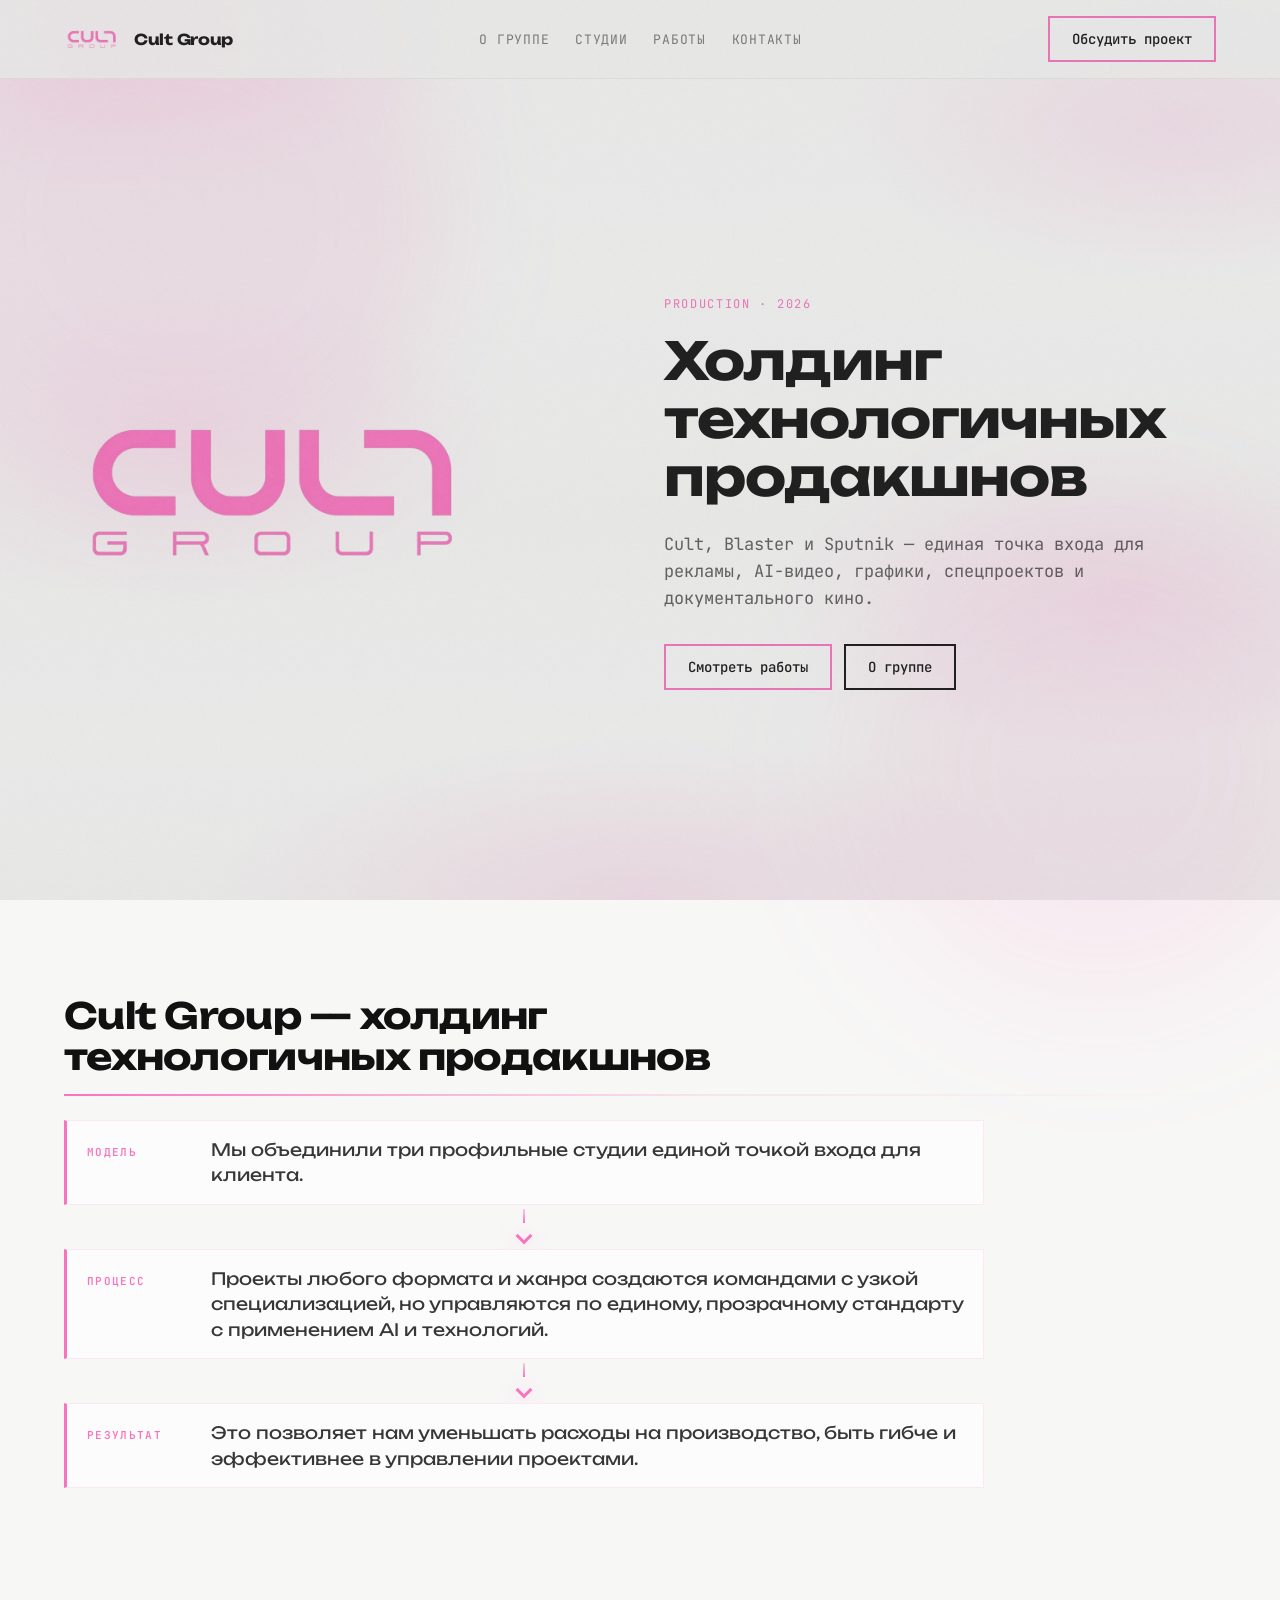
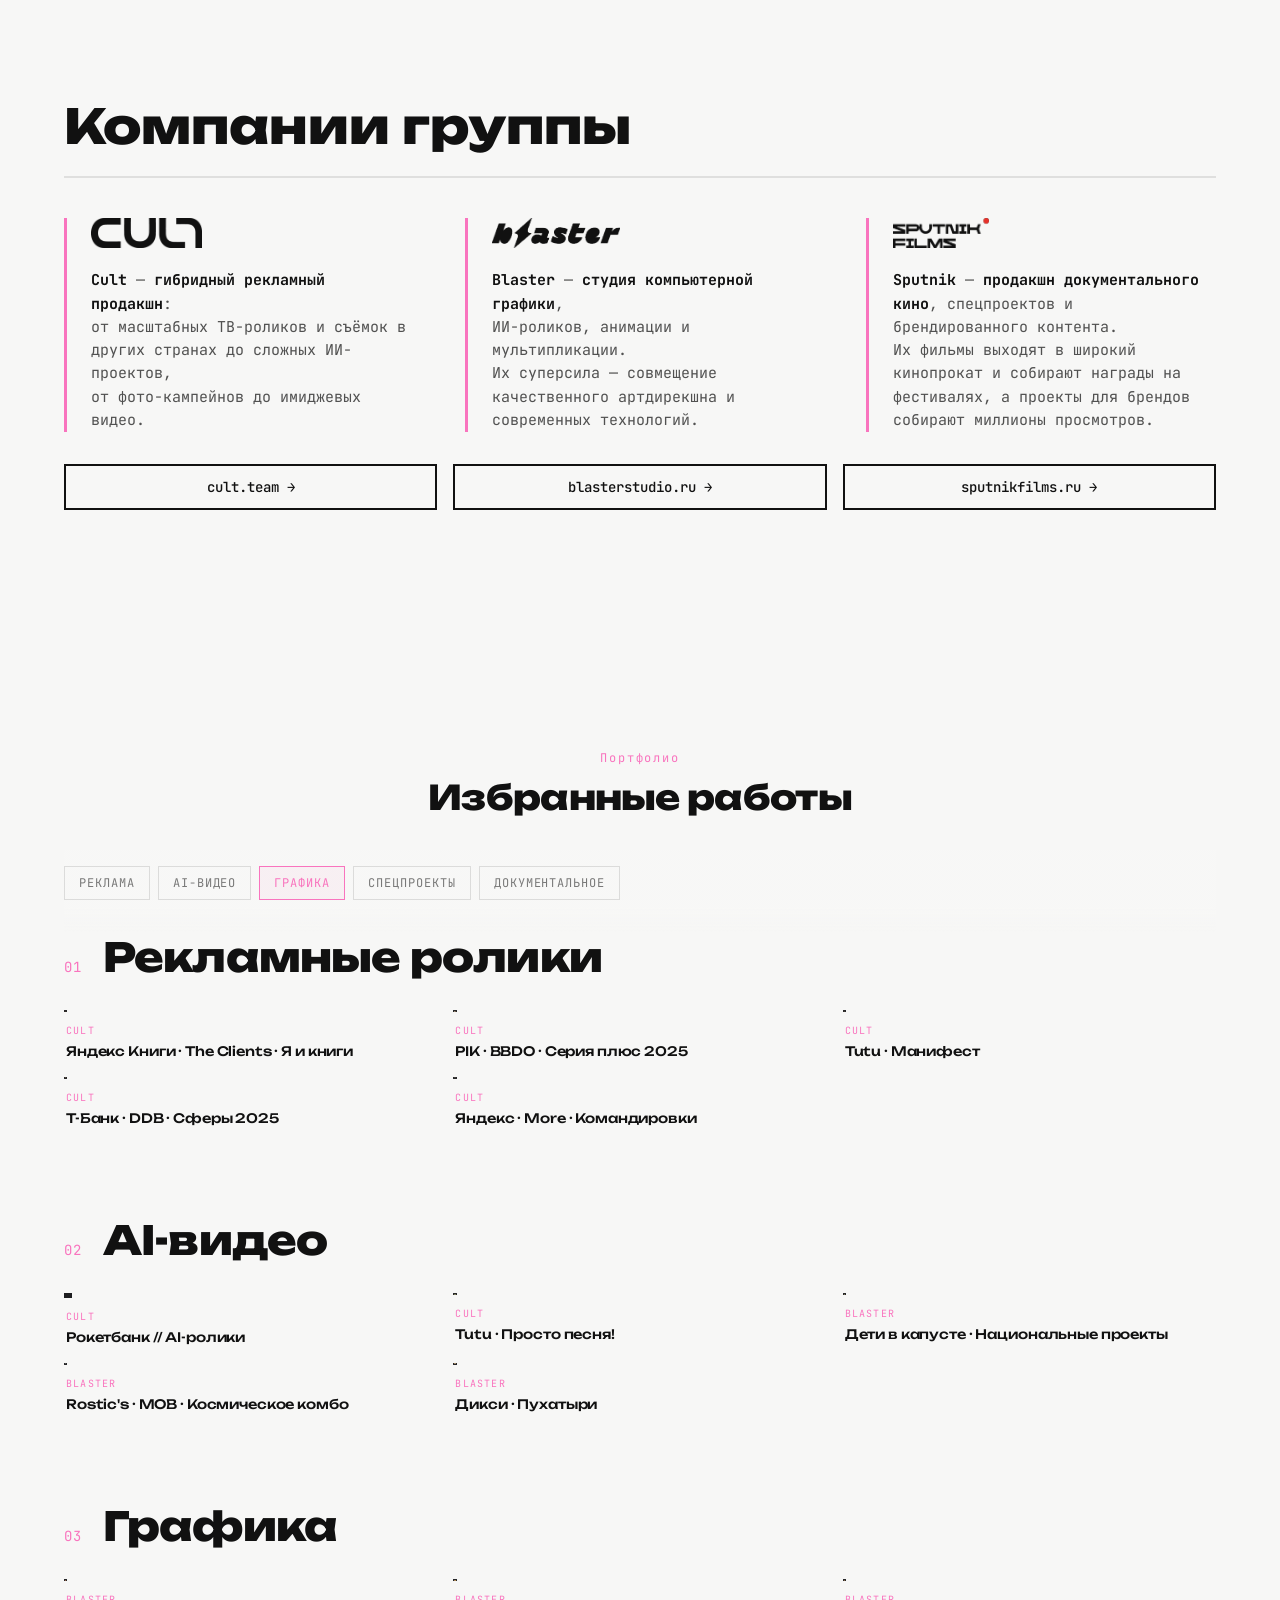
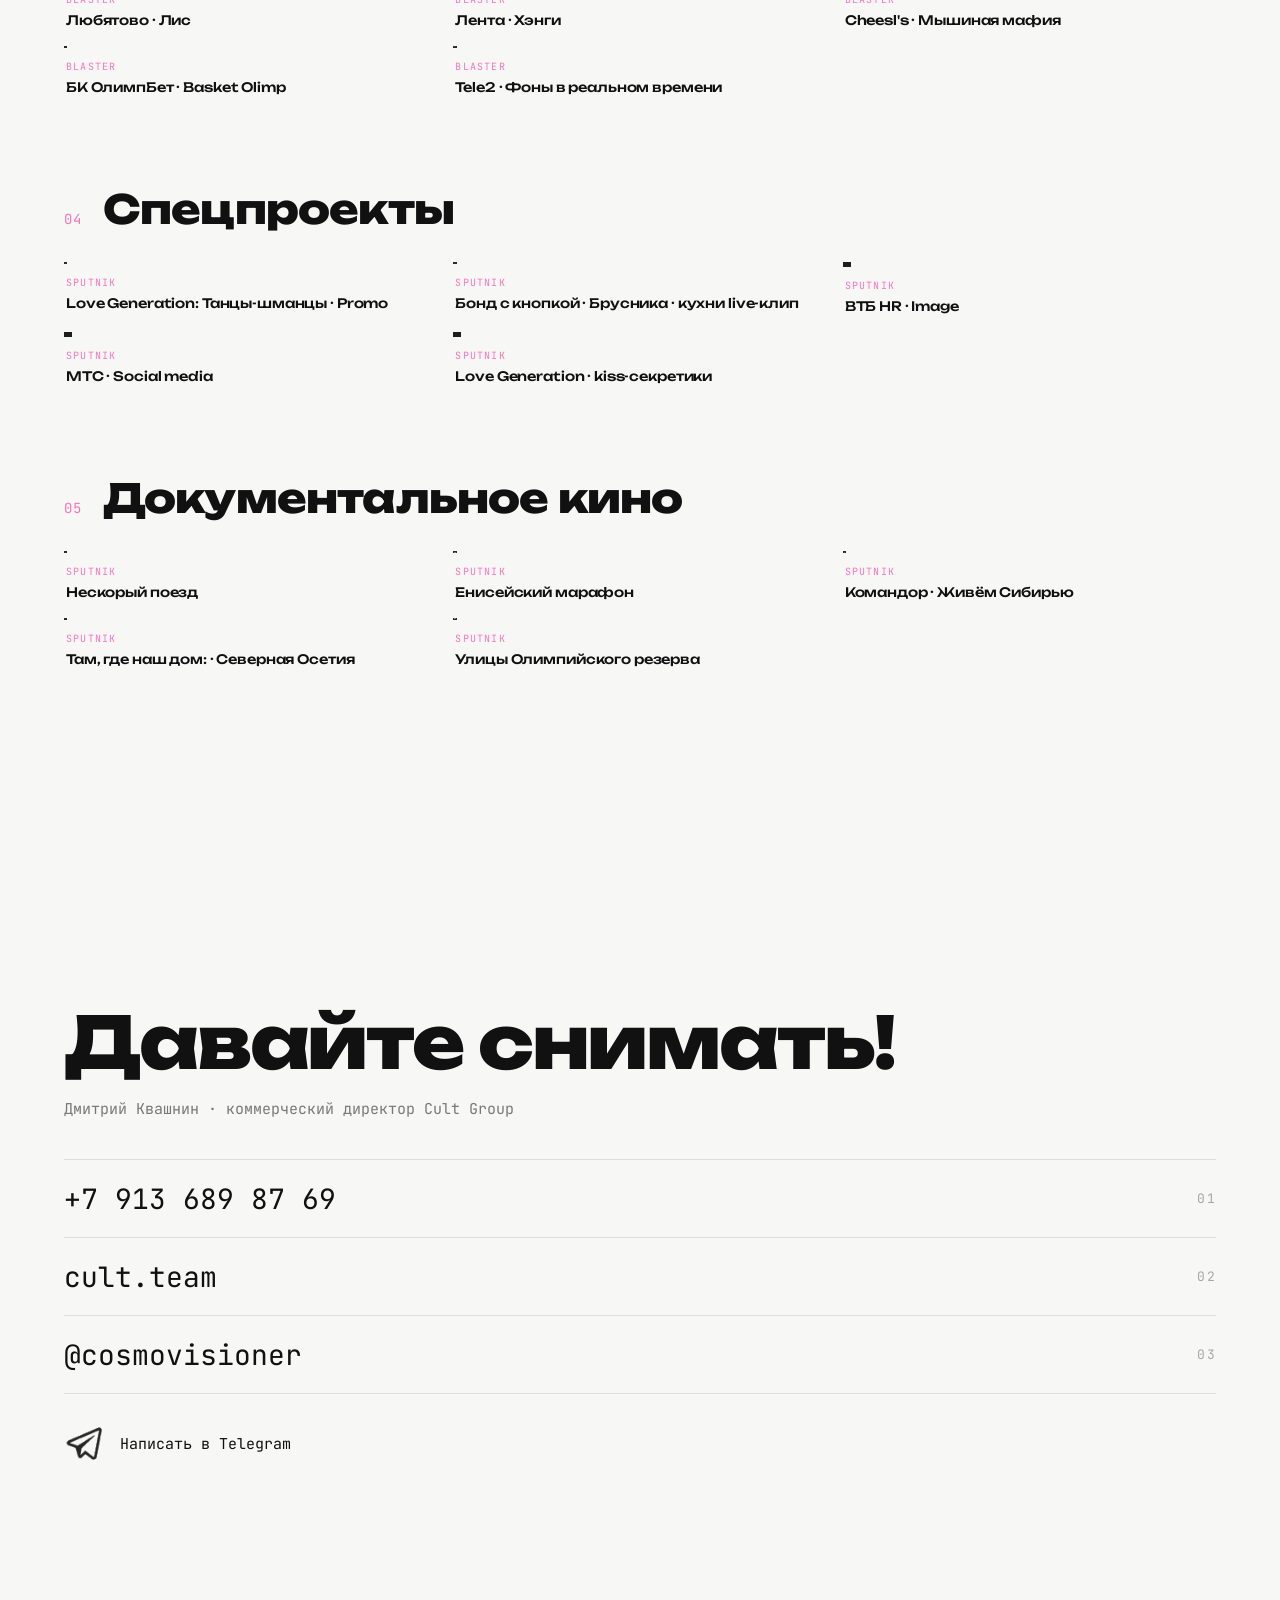
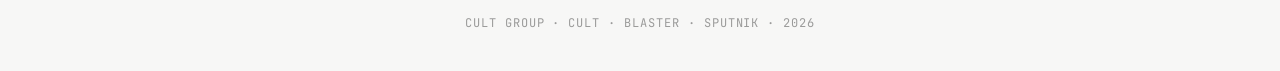
==== cult-group/index.html @ b05842ac "Deploy Cult Group landing (2026-07-08) Обновление лендинга: градиент, блок контактов, избранные рабо" ====
<!DOCTYPE html>
<html lang="ru">
<head>
  <meta charset="UTF-8"/>
  <meta name="viewport" content="width=device-width, initial-scale=1"/>
  <meta name="description" content="Cult Group — холдинг технологичных продакшнов. Cult, Blaster, Sputnik."/>
  <title>Cult Group — холдинг технологичных продакшнов</title>
  <style>
    @font-face {
      font-family: "Unbounded";
      src: url("_assets/fonts/Unbounded-Variable.ttf") format("truetype");
      font-weight: 200 900;
      font-display: swap;
    }
    @font-face {
      font-family: "JetBrains Mono";
      src: url("_assets/fonts/JetBrainsMono-Variable.ttf") format("truetype");
      font-weight: 100 800;
      font-display: swap;
    }

    :root {
      --bg: #F7F7F6;
      --ink: #111111;
      --accent: #F974BE;
      --accent-soft: rgba(249, 116, 190, 0.11);
      --accent-glow: rgba(249, 116, 190, 0.17);
      --display: "Unbounded", system-ui, sans-serif;
      --mono: "JetBrains Mono", ui-monospace, monospace;
      --mx: clamp(20px, 5vw, 80px);
      --max: 1680px;
    }

    *, *::before, *::after { box-sizing: border-box; margin: 0; padding: 0; }
    html { scroll-behavior: smooth; }
    body {
      font-family: var(--mono);
      color: var(--ink);
      -webkit-font-smoothing: antialiased;
      overflow-x: hidden;
      background-color: var(--bg);
      background-image:
        radial-gradient(ellipse 85% 58% at 8% 0%, var(--accent-glow) 0%, transparent 36%),
        radial-gradient(ellipse 78% 52% at 92% 14%, rgba(249, 116, 190, 0.14) 0%, transparent 34%),
        radial-gradient(ellipse 72% 48% at 14% 50%, rgba(249, 116, 190, 0.10) 0%, transparent 36%),
        radial-gradient(ellipse 80% 50% at 88% 66%, rgba(249, 116, 190, 0.12) 0%, transparent 34%),
        radial-gradient(ellipse 88% 48% at 50% 100%, rgba(249, 116, 190, 0.15) 0%, transparent 38%),
        linear-gradient(180deg, var(--bg) 0%, #FAFAF9 30%, var(--bg) 58%, #FAFAF9 82%, var(--bg) 100%);
      background-attachment: fixed;
    }

    .grain {
      position: fixed;
      inset: 0;
      z-index: 9999;
      pointer-events: none;
      opacity: 0.14;
      background-image: url("_assets/grain_tile.png");
      background-size: 256px 256px;
    }

    a { color: inherit; }

    /* ─── HEADER ─── */
    .site-header {
      position: sticky;
      top: 0;
      z-index: 100;
      display: flex;
      align-items: center;
      justify-content: space-between;
      gap: 24px;
      padding: 16px var(--mx);
      background: rgba(247, 247, 246, 0.86);
      backdrop-filter: blur(12px);
      border-bottom: 1px solid rgba(17, 17, 17, 0.06);
    }

    .brand {
      display: flex;
      align-items: center;
      gap: 14px;
      text-decoration: none;
    }

    .brand img { height: 28px; width: auto; }

    .brand span {
      font-family: var(--display);
      font-weight: 700;
      font-size: 15px;
      letter-spacing: -0.02em;
    }

    .nav {
      display: flex;
      align-items: center;
      gap: clamp(12px, 2vw, 28px);
      flex-wrap: wrap;
    }

    .nav a {
      font-size: 13px;
      letter-spacing: 0.06em;
      text-transform: uppercase;
      text-decoration: none;
      color: rgba(17, 17, 17, 0.55);
      transition: color 0.15s;
    }

    .nav a:hover { color: var(--accent); }

    .btn {
      display: inline-flex;
      align-items: center;
      justify-content: center;
      gap: 8px;
      padding: 12px 22px;
      border: 2px solid var(--ink);
      background: transparent;
      font-family: var(--mono);
      font-size: 14px;
      font-weight: 500;
      text-decoration: none;
      transition: background 0.15s, color 0.15s, border-color 0.15s;
    }

    .btn:hover {
      background: var(--ink);
      color: var(--bg);
    }

    .btn--accent {
      border-color: var(--accent);
      color: var(--ink);
    }

    .btn--accent:hover {
      background: var(--accent);
      border-color: var(--accent);
      color: #fff;
    }

    /* ─── SECTIONS ─── */
    .section {
      position: relative;
      padding: clamp(64px, 10vw, 120px) var(--mx);
    }

    .section::before {
      content: "";
      position: absolute;
      pointer-events: none;
      border-radius: 50%;
      filter: blur(60px);
    }

    .section--hero::before {
      width: 520px; height: 520px;
      top: -120px; left: -80px;
      background: rgba(249, 116, 190, 0.12);
    }

    .section--hero::after {
      content: "";
      position: absolute;
      width: 480px; height: 480px;
      bottom: -100px; right: -60px;
      background: rgba(249, 116, 190, 0.09);
      border-radius: 50%;
      filter: blur(70px);
      pointer-events: none;
    }

    .inner {
      position: relative;
      z-index: 1;
      max-width: var(--max);
      margin: 0 auto;
    }

    /* ─── HERO ─── */
    .hero {
      min-height: calc(100vh - 72px);
      display: flex;
      align-items: center;
    }

    .hero-grid {
      display: grid;
      grid-template-columns: 1fr 1fr;
      gap: 48px;
      align-items: center;
    }

    .hero-logo { max-width: min(420px, 80vw); width: 100%; height: auto; }

    .hero-kicker {
      font-size: 12px;
      letter-spacing: 0.14em;
      text-transform: uppercase;
      color: var(--accent);
      margin-bottom: 20px;
    }

    .hero-h1 {
      font-family: var(--display);
      font-weight: 700;
      font-size: clamp(32px, 4.5vw, 52px);
      line-height: 1.12;
      letter-spacing: -0.02em;
      margin-bottom: 24px;
    }

    .hero-lead {
      font-size: 17px;
      line-height: 1.6;
      color: rgba(17, 17, 17, 0.68);
      max-width: 480px;
      margin-bottom: 32px;
    }

    .hero-actions { display: flex; gap: 12px; flex-wrap: wrap; }

    /* ─── ABOUT CHAIN ─── */
    #about.section {
      padding: clamp(48px, 7vw, 88px) var(--mx);
    }

    .about-h1 {
      font-family: var(--display);
      font-weight: 700;
      font-size: clamp(24px, 3vw, 36px);
      line-height: 1.15;
      letter-spacing: -0.02em;
      margin-bottom: 16px;
    }

    .about-rule {
      height: 2px;
      background: linear-gradient(90deg, var(--accent), rgba(249,116,190,0.15) 55%, transparent);
      margin-bottom: 24px;
    }

    .about-chain { max-width: 920px; }

    .ribbon {
      display: grid;
      grid-template-columns: 108px 1fr;
      gap: 16px;
      align-items: baseline;
      padding: 16px 20px;
      background: rgba(255, 255, 255, 0.62);
      border: 1px solid rgba(249, 116, 190, 0.14);
      border-left: 3px solid var(--accent);
      backdrop-filter: blur(6px);
    }

    .ribbon-label {
      font-size: 11px;
      letter-spacing: 0.12em;
      text-transform: uppercase;
      color: var(--accent);
      font-weight: 600;
    }

    .ribbon-text {
      font-family: var(--display);
      font-weight: 400;
      font-size: clamp(14px, 1.55vw, 17px);
      line-height: 1.5;
      color: rgba(17,17,17,0.84);
    }

    .chain-arrow {
      position: relative;
      display: flex;
      justify-content: center;
      align-items: center;
      height: 44px;
      color: var(--accent);
    }

    .chain-arrow::before {
      content: "";
      position: absolute;
      top: 4px;
      left: 50%;
      width: 2px;
      height: 14px;
      background: linear-gradient(180deg, rgba(249, 116, 190, 0.35), var(--accent));
      transform: translateX(-50%);
    }

    .chain-arrow::after {
      content: "";
      width: 12px;
      height: 12px;
      margin-top: 18px;
      border-right: 3px solid var(--accent);
      border-bottom: 3px solid var(--accent);
      transform: rotate(45deg);
      filter: drop-shadow(0 0 10px rgba(249, 116, 190, 0.45));
    }

    /* ─── STUDIOS ─── */
    .studios-h1 {
      font-family: var(--display);
      font-weight: 800;
      font-size: clamp(32px, 4vw, 48px);
      margin-bottom: 20px;
    }

    .studios-rule {
      height: 2px;
      background: rgba(17,17,17,0.1);
      margin-bottom: 40px;
    }

    .studios-grid {
      display: grid;
      grid-template-columns: repeat(3, 1fr);
      gap: clamp(24px, 4vw, 64px);
    }

    .studio-col {
      padding-left: 24px;
      border-left: 3px solid var(--accent);
    }

    .studio-logo { max-height: 30px; margin-bottom: 16px; }

    .studio-body {
      font-size: 15px;
      line-height: 1.55;
      color: rgba(17,17,17,0.72);
    }

    .studio-body strong { color: var(--ink); }

    .studio-links {
      display: grid;
      grid-template-columns: repeat(3, 1fr);
      gap: 16px;
      margin-top: 32px;
    }

    /* ─── WORK GRID ─── */
    .work-wrap { background: transparent; }

    .work-nav {
      position: sticky;
      top: 65px;
      z-index: 50;
      display: flex;
      gap: 8px;
      flex-wrap: wrap;
      padding: 16px 0 32px;
      background: linear-gradient(180deg, rgba(247, 247, 246, 0.94) 70%, transparent);
    }

    .work-nav a {
      padding: 8px 14px;
      border: 1px solid rgba(17,17,17,0.12);
      font-size: 12px;
      letter-spacing: 0.08em;
      text-transform: uppercase;
      text-decoration: none;
      color: rgba(17,17,17,0.55);
      transition: all 0.15s;
    }

    .work-nav a:hover, .work-nav a.is-active {
      border-color: var(--accent);
      color: var(--accent);
      background: rgba(249,116,190,0.06);
    }

    .work-section { margin-bottom: clamp(48px, 8vw, 88px); }

    .section-head {
      display: flex;
      align-items: baseline;
      gap: 20px;
      margin-bottom: 28px;
    }

    .section-head--center {
      flex-direction: column;
      align-items: center;
      text-align: center;
      gap: 10px;
      margin-bottom: 32px;
    }

    .section-head--center .section-idx {
      font-size: 12px;
      letter-spacing: 0.16em;
    }

    .section-head--center .section-title {
      font-size: clamp(24px, 3vw, 34px);
    }

    .section-idx {
      font-size: 14px;
      color: var(--accent);
      letter-spacing: 0.1em;
    }

    .section-title {
      font-family: var(--display);
      font-weight: 800;
      font-size: clamp(28px, 3.5vw, 40px);
      letter-spacing: -0.02em;
    }

    .work-grid {
      display: grid;
      grid-template-columns: repeat(5, 1fr);
      gap: 16px;
      align-items: start;
    }

    .work-card {
      display: flex;
      flex-direction: column;
      gap: 12px;
      width: 100%;
      padding: 0;
      border: none;
      background: none;
      font: inherit;
      color: inherit;
      text-align: left;
      cursor: pointer;
    }

    /* Единый формат плитки 16:10 — как в deck hero */
    .work-thumb {
      position: relative;
      aspect-ratio: 16 / 10;
      background-color: #2A2A2C;
      background-position: center;
      background-size: cover;
      background-repeat: no-repeat;
      overflow: hidden;
      border: 1px solid rgba(17,17,17,0.08);
      transition: transform 0.2s ease, box-shadow 0.2s ease;
    }

    /* Вертикальные / grid-кейсы: 3 кадра в ряд → одна горизонтальная плитка */
    .work-thumb--trio {
      display: grid;
      grid-template-columns: repeat(3, 1fr);
      gap: 3px;
      background-image: none;
      background-color: #1E1E20;
    }

    .work-thumb--trio .work-strip {
      display: block;
      width: 100%;
      height: 100%;
      min-height: 0;
      background-color: #2A2A2C;
      background-position: center;
      background-size: cover;
      background-repeat: no-repeat;
    }

    .work-card:hover .work-thumb {
      transform: translateY(-4px);
      box-shadow: 0 12px 40px rgba(249,116,190,0.15);
    }

    .work-play {
      position: absolute;
      inset: 0;
      margin: auto;
      width: 44px;
      height: 44px;
      border-radius: 50%;
      background: rgba(255,255,255,0.92);
      opacity: 0;
      transform: scale(0.9);
      transition: opacity 0.2s, transform 0.2s;
    }

    .work-play::after {
      content: "";
      position: absolute;
      left: 17px; top: 13px;
      border: 9px solid transparent;
      border-left: 14px solid var(--ink);
      border-right: 0;
    }

    .work-card:hover .work-play {
      opacity: 1;
      transform: scale(1);
    }

    .work-meta { padding: 0 2px; }

    .work-studio {
      font-size: 10px;
      letter-spacing: 0.12em;
      text-transform: uppercase;
      color: var(--accent);
      display: block;
      margin-bottom: 6px;
    }

    .work-title {
      font-family: var(--display);
      font-weight: 500;
      font-size: 13px;
      line-height: 1.35;
      letter-spacing: -0.01em;
      color: var(--ink);
    }

    /* ─── CASE MODAL (deck slide layout) ─── */
    .case-modal {
      position: fixed;
      inset: 0;
      z-index: 300;
      display: none;
      align-items: center;
      justify-content: center;
      padding: clamp(12px, 3vw, 24px);
    }

    .case-modal.is-open { display: flex; }

    .case-modal__backdrop {
      position: absolute;
      inset: 0;
      background: rgba(17, 17, 17, 0.58);
      backdrop-filter: blur(6px);
    }

    .case-modal__panel {
      position: relative;
      z-index: 1;
      width: min(1320px, 100%);
      max-height: min(92vh, 900px);
      overflow: auto;
      background-color: var(--bg);
      background-image:
        radial-gradient(ellipse 95% 75% at 0% 0%, rgba(249, 116, 190, 0.18) 0%, transparent 52%),
        radial-gradient(ellipse 85% 70% at 100% 100%, rgba(249, 116, 190, 0.12) 0%, transparent 48%),
        linear-gradient(180deg, #FAFAF9 0%, var(--bg) 45%, #F4F4F3 100%);
      border: 1px solid rgba(17, 17, 17, 0.08);
      box-shadow: 0 24px 80px rgba(17, 17, 17, 0.22);
    }

    .case-modal__close {
      position: absolute;
      top: 16px;
      right: 16px;
      z-index: 2;
      width: 44px;
      height: 44px;
      border: 2px solid var(--ink);
      background: rgba(247, 247, 246, 0.9);
      font-size: 28px;
      line-height: 1;
      cursor: pointer;
      transition: background 0.15s, color 0.15s;
    }

    .case-modal__close:hover {
      background: var(--ink);
      color: var(--bg);
    }

    .case-slide {
      display: grid;
      grid-template-columns: 1.12fr 1fr;
      gap: clamp(24px, 4vw, 48px);
      padding: clamp(32px, 5vw, 56px);
      align-items: start;
    }

    .case-media--standard {
      display: flex;
      flex-direction: column;
      gap: 12px;
    }

    .case-media__hero {
      width: 100%;
      aspect-ratio: 1006 / 395;
      background: #2A2A2C center/cover no-repeat;
    }

    .case-media__thumbs {
      display: grid;
      grid-template-columns: 1fr 1fr;
      gap: 12px;
    }

    .case-media__thumb {
      aspect-ratio: 487 / 281;
      background: #2A2A2C center/cover no-repeat;
    }

    .case-media--vertical {
      display: grid;
      grid-template-columns: repeat(3, 1fr);
      gap: 12px;
    }

    .case-media--vertical .case-media__vthumb {
      aspect-ratio: 9 / 16;
      max-height: min(56vh, 520px);
      background: #2A2A2C center/cover no-repeat;
    }

    .case-media--grid {
      display: grid;
      grid-template-columns: 1fr 1fr;
      gap: 12px;
    }

    .case-media--grid .case-media__gthumb {
      aspect-ratio: 1;
      background: #2A2A2C center/cover no-repeat;
    }

    .case-copy .case-logo {
      display: block;
      height: 28px;
      width: auto;
      margin-bottom: 16px;
    }

    .case-copy h2 {
      font-family: var(--display);
      font-weight: 800;
      font-size: clamp(22px, 2.6vw, 32px);
      line-height: 1.1;
      letter-spacing: -0.02em;
      margin-bottom: 20px;
      text-transform: uppercase;
      color: var(--ink);
    }

    .case-copy h2 .slash { color: var(--accent); }

    .case-copy .block-label {
      font-size: 13px;
      font-weight: 600;
      letter-spacing: 0.12em;
      text-transform: uppercase;
      color: var(--accent);
      margin-bottom: 8px;
    }

    .case-copy .block-text {
      font-size: clamp(14px, 1.5vw, 17px);
      line-height: 1.45;
      color: rgba(17, 17, 17, 0.78);
      margin-bottom: 18px;
    }

    .case-copy.copy--sputnik h2 {
      font-size: clamp(22px, 2.4vw, 30px);
      margin-bottom: 14px;
    }

    .case-copy.copy--sputnik .body {
      font-size: clamp(14px, 1.4vw, 16px);
      line-height: 1.45;
      color: rgba(17, 17, 17, 0.78);
      margin-bottom: 18px;
    }

    .case-copy .btn-row {
      display: flex;
      flex-wrap: wrap;
      gap: 12px;
      margin-top: 8px;
    }

    @media (max-width: 900px) {
      .case-slide {
        grid-template-columns: 1fr;
      }

      .case-media--vertical .case-media__vthumb {
        max-height: 360px;
      }
    }

    /* ─── CONTACT ─── */
    .contact {
      background: transparent;
    }

    .contact-h1 {
      font-family: var(--display);
      font-weight: 800;
      font-size: clamp(40px, 6vw, 72px);
      letter-spacing: -0.03em;
      margin-bottom: 12px;
    }

    .contact-sub {
      font-size: 15px;
      color: rgba(17,17,17,0.55);
      margin-bottom: 40px;
    }

    .contact-list { width: 100%; }

    .contact-row {
      display: flex;
      align-items: center;
      justify-content: space-between;
      padding: 20px 0;
      border-bottom: 1px solid rgba(17,17,17,0.1);
      text-decoration: none;
      font-size: clamp(18px, 2.5vw, 28px);
      transition: color 0.15s;
    }

    .contact-row:first-of-type { border-top: 1px solid rgba(17,17,17,0.1); }
    .contact-row:hover { color: var(--accent); }

    .contact-mark {
      font-size: 13px;
      color: rgba(17,17,17,0.35);
      letter-spacing: 0.1em;
    }

    .contact-tg {
      display: inline-flex;
      align-items: center;
      gap: 12px;
      margin-top: 28px;
      text-decoration: none;
      font-size: 15px;
    }

    .contact-tg img { width: 44px; height: 44px; }

    .site-footer {
      padding: 24px var(--mx) 40px;
      font-size: 12px;
      color: rgba(17,17,17,0.4);
      text-align: center;
      letter-spacing: 0.08em;
      text-transform: uppercase;
    }

    @media (max-width: 1280px) {
      .work-grid { grid-template-columns: repeat(3, 1fr); }
    }

    @media (max-width: 900px) {
      .hero-grid { grid-template-columns: 1fr; }
      .studios-grid, .studio-links { grid-template-columns: 1fr; }
      .ribbon { grid-template-columns: 1fr; gap: 10px; }
    }

    @media (max-width: 640px) {
      .work-grid { grid-template-columns: repeat(2, 1fr); }
      .nav { display: none; }
    }

    @media (max-width: 420px) {
      .work-grid { grid-template-columns: 1fr; }
    }
  </style>
</head>
<body>
  <div class="grain" aria-hidden="true"></div>

  <header class="site-header">
    <a class="brand" href="#top">
      <img src="_assets/cult_group_logo.png" alt="Cult Group"/>
      <span>Cult Group</span>
    </a>
    <nav class="nav" aria-label="Навигация">
      <a href="#about">О группе</a>
      <a href="#studios">Студии</a>
      <a href="#work">Работы</a>
      <a href="#contact">Контакты</a>
    </nav>
    <a class="btn btn--accent" href="#contact">Обсудить проект</a>
  </header>

  <main id="top">
    <section class="section section--hero hero" id="hero">
      <div class="inner hero-grid">
        <div>
          <img class="hero-logo" src="_assets/cult_group_logo.png" alt="Cult Group"/>
        </div>
        <div>
          <p class="hero-kicker">Production · 2026</p>
          <h1 class="hero-h1">Холдинг<br/>технологичных продакшнов</h1>
          <p class="hero-lead">Cult, Blaster и Sputnik — единая точка входа для рекламы, AI-видео, графики, спецпроектов и документального кино.</p>
          <div class="hero-actions">
            <a class="btn btn--accent" href="#work">Смотреть работы</a>
            <a class="btn" href="#about">О группе</a>
          </div>
        </div>
      </div>
    </section>

    <section class="section" id="about">
      <div class="inner">
        <h2 class="about-h1">Cult Group — холдинг<br/>технологичных продакшнов</h2>
        <div class="about-rule"></div>
        <div class="about-chain">
          <div class="ribbon">
            <span class="ribbon-label">Модель</span>
            <p class="ribbon-text">Мы объединили три профильные студии единой точкой входа для клиента.</p>
          </div>
          <div class="chain-arrow" aria-hidden="true"></div>
          <div class="ribbon">
            <span class="ribbon-label">Процесс</span>
            <p class="ribbon-text">Проекты любого формата и жанра создаются командами с узкой специализацией, но управляются по единому, прозрачному стандарту с применением AI и технологий.</p>
          </div>
          <div class="chain-arrow" aria-hidden="true"></div>
          <div class="ribbon">
            <span class="ribbon-label">Результат</span>
            <p class="ribbon-text">Это позволяет нам уменьшать расходы на производство, быть гибче и эффективнее в управлении проектами.</p>
          </div>
        </div>
      </div>
    </section>

    <section class="section" id="studios">
      <div class="inner">
        <h2 class="studios-h1">Компании группы</h2>
        <div class="studios-rule"></div>
        <div class="studios-grid">
          <div class="studio-col">
            <img class="studio-logo" src="_assets/cult_logo.png" alt="Cult"/>
            <p class="studio-body"><strong>Cult</strong> — <strong>гибридный рекламный продакшн</strong>:<br/>от масштабных ТВ-роликов и съёмок в других странах до сложных ИИ-проектов,<br/>от фото-кампейнов до имиджевых видео.</p>
          </div>
          <div class="studio-col">
            <img class="studio-logo" src="_assets/blaster_logo.png" alt="Blaster"/>
            <p class="studio-body"><strong>Blaster</strong> — <strong>студия компьютерной графики</strong>,<br/>ИИ-роликов, анимации и мультипликации.<br/>Их суперсила — совмещение качественного артдирекшна и современных технологий.</p>
          </div>
          <div class="studio-col">
            <img class="studio-logo" src="_assets/sputnik_logo_ink.png" alt="Sputnik"/>
            <p class="studio-body"><strong>Sputnik</strong> — <strong>продакшн документального кино</strong>, спецпроектов и брендированного контента.<br/>Их фильмы выходят в широкий кинопрокат и собирают награды на фестивалях, а проекты для брендов собирают миллионы просмотров.</p>
          </div>
        </div>
        <div class="studio-links">
          <a class="btn" href="https://cult.team" target="_blank" rel="noopener">cult.team →</a>
          <a class="btn" href="https://blasterstudio.ru" target="_blank" rel="noopener">blasterstudio.ru →</a>
          <a class="btn" href="https://sputnikfilms.ru" target="_blank" rel="noopener">sputnikfilms.ru →</a>
        </div>
      </div>
    </section>

    <section class="section work-wrap" id="work">
      <div class="inner">
        <div class="section-head section-head--center">
          <span class="section-idx">Портфолио</span>
          <h2 class="section-title">Избранные работы</h2>
        </div>
        <nav class="work-nav" aria-label="Категории работ">
          <a href="#work-reklama">Реклама</a>
          <a href="#work-ai">AI-видео</a>
          <a href="#work-gfx">Графика</a>
          <a href="#work-spec">Спецпроекты</a>
          <a href="#work-doc">Документальное</a>
        </nav>
    <section class="work-section" id="work-reklama">
      <div class="section-head">
        <span class="section-idx">01</span>
        <h2 class="section-title">Рекламные ролики</h2>
      </div>
      <div class="work-grid">
        <button type="button" class="work-card" data-case-id="yandex_knigi" aria-haspopup="dialog">
          <div class="work-thumb" style="background-image:url('_assets/yandex_knigi_hero.jpg')">
            <span class="work-play" aria-hidden="true"></span>
          </div>
          <div class="work-meta">
            <span class="work-studio work-studio--cult">Cult</span>
            <h3 class="work-title">Яндекс Книги · The Clients · Я и книги</h3>
          </div>
        </button>
        <button type="button" class="work-card" data-case-id="pik_seriya" aria-haspopup="dialog">
          <div class="work-thumb" style="background-image:url('_assets/pik_seriya_hero.jpg')">
            <span class="work-play" aria-hidden="true"></span>
          </div>
          <div class="work-meta">
            <span class="work-studio work-studio--cult">Cult</span>
            <h3 class="work-title">PIK · BBDO · Серия плюс 2025</h3>
          </div>
        </button>
        <button type="button" class="work-card" data-case-id="tutu_manifest" aria-haspopup="dialog">
          <div class="work-thumb" style="background-image:url('_assets/tutu_manifest_hero.jpg')">
            <span class="work-play" aria-hidden="true"></span>
          </div>
          <div class="work-meta">
            <span class="work-studio work-studio--cult">Cult</span>
            <h3 class="work-title">Tutu · Манифест</h3>
          </div>
        </button>
        <button type="button" class="work-card" data-case-id="tbank" aria-haspopup="dialog">
          <div class="work-thumb" style="background-image:url('_assets/tbank_hero.jpg')">
            <span class="work-play" aria-hidden="true"></span>
          </div>
          <div class="work-meta">
            <span class="work-studio work-studio--cult">Cult</span>
            <h3 class="work-title">Т-Банк · DDB · Сферы 2025</h3>
          </div>
        </button>
        <button type="button" class="work-card" data-case-id="yamore" aria-haspopup="dialog">
          <div class="work-thumb" style="background-image:url('_assets/yamore_hero.jpg')">
            <span class="work-play" aria-hidden="true"></span>
          </div>
          <div class="work-meta">
            <span class="work-studio work-studio--cult">Cult</span>
            <h3 class="work-title">Яндекс · More · Командировки</h3>
          </div>
        </button>
      </div>
    </section>
    <section class="work-section" id="work-ai">
      <div class="section-head">
        <span class="section-idx">02</span>
        <h2 class="section-title">AI-видео</h2>
      </div>
      <div class="work-grid">
        <button type="button" class="work-card" data-case-id="rocket_1" aria-haspopup="dialog">
          <div class="work-thumb work-thumb--trio">
            <span class="work-strip" style="background-image:url('_assets/rocket_1.png')"></span>
            <span class="work-strip" style="background-image:url('_assets/rocket_2.png')"></span>
            <span class="work-strip" style="background-image:url('_assets/rocket_4.png')"></span>
            <span class="work-play" aria-hidden="true"></span>
          </div>
          <div class="work-meta">
            <span class="work-studio work-studio--cult">Cult</span>
            <h3 class="work-title">Рокетбанк // AI-ролики</h3>
          </div>
        </button>
        <button type="button" class="work-card" data-case-id="tutu" aria-haspopup="dialog">
          <div class="work-thumb" style="background-image:url('_assets/tutu_hero.jpg')">
            <span class="work-play" aria-hidden="true"></span>
          </div>
          <div class="work-meta">
            <span class="work-studio work-studio--cult">Cult</span>
            <h3 class="work-title">Tutu · Просто песня!</h3>
          </div>
        </button>
        <button type="button" class="work-card" data-case-id="deti" aria-haspopup="dialog">
          <div class="work-thumb" style="background-image:url('_assets/deti_hero.jpg')">
            <span class="work-play" aria-hidden="true"></span>
          </div>
          <div class="work-meta">
            <span class="work-studio work-studio--blaster">Blaster</span>
            <h3 class="work-title">Дети в капусте · Национальные проекты</h3>
          </div>
        </button>
        <button type="button" class="work-card" data-case-id="rostics" aria-haspopup="dialog">
          <div class="work-thumb" style="background-image:url('_assets/rostics_hero.jpg')">
            <span class="work-play" aria-hidden="true"></span>
          </div>
          <div class="work-meta">
            <span class="work-studio work-studio--blaster">Blaster</span>
            <h3 class="work-title">Rostic's · MOB · Космическое комбо</h3>
          </div>
        </button>
        <button type="button" class="work-card" data-case-id="puhatyri" aria-haspopup="dialog">
          <div class="work-thumb" style="background-image:url('_assets/puhatyri_hero.jpg')">
            <span class="work-play" aria-hidden="true"></span>
          </div>
          <div class="work-meta">
            <span class="work-studio work-studio--blaster">Blaster</span>
            <h3 class="work-title">Дикси · Пухатыри</h3>
          </div>
        </button>
      </div>
    </section>
    <section class="work-section" id="work-gfx">
      <div class="section-head">
        <span class="section-idx">03</span>
        <h2 class="section-title">Графика</h2>
      </div>
      <div class="work-grid">
        <button type="button" class="work-card" data-case-id="gfx_lubiatovo" aria-haspopup="dialog">
          <div class="work-thumb" style="background-image:url('_assets/gfx_lubiatovo_hero.jpg')">
            <span class="work-play" aria-hidden="true"></span>
          </div>
          <div class="work-meta">
            <span class="work-studio work-studio--blaster">Blaster</span>
            <h3 class="work-title">Любятово · Лис</h3>
          </div>
        </button>
        <button type="button" class="work-card" data-case-id="gfx_lenta" aria-haspopup="dialog">
          <div class="work-thumb" style="background-image:url('_assets/gfx_lenta_hero.jpg')">
            <span class="work-play" aria-hidden="true"></span>
          </div>
          <div class="work-meta">
            <span class="work-studio work-studio--blaster">Blaster</span>
            <h3 class="work-title">Лента · Хэнги</h3>
          </div>
        </button>
        <button type="button" class="work-card" data-case-id="gfx_cheesls" aria-haspopup="dialog">
          <div class="work-thumb" style="background-image:url('_assets/gfx_cheesls_hero.jpg')">
            <span class="work-play" aria-hidden="true"></span>
          </div>
          <div class="work-meta">
            <span class="work-studio work-studio--blaster">Blaster</span>
            <h3 class="work-title">Cheesl's · Мышиная мафия</h3>
          </div>
        </button>
        <button type="button" class="work-card" data-case-id="gfx_olimpbet" aria-haspopup="dialog">
          <div class="work-thumb" style="background-image:url('_assets/gfx_olimpbet_hero.jpg')">
            <span class="work-play" aria-hidden="true"></span>
          </div>
          <div class="work-meta">
            <span class="work-studio work-studio--blaster">Blaster</span>
            <h3 class="work-title">БК ОлимпБет · Basket Olimp</h3>
          </div>
        </button>
        <button type="button" class="work-card" data-case-id="gfx_tele2" aria-haspopup="dialog">
          <div class="work-thumb" style="background-image:url('_assets/gfx_tele2_hero.jpg')">
            <span class="work-play" aria-hidden="true"></span>
          </div>
          <div class="work-meta">
            <span class="work-studio work-studio--blaster">Blaster</span>
            <h3 class="work-title">Tele2 · Фоны в реальном времени</h3>
          </div>
        </button>
      </div>
    </section>
    <section class="work-section" id="work-spec">
      <div class="section-head">
        <span class="section-idx">04</span>
        <h2 class="section-title">Спецпроекты</h2>
      </div>
      <div class="work-grid">
        <button type="button" class="work-card" data-case-id="tancy" aria-haspopup="dialog">
          <div class="work-thumb" style="background-image:url('_assets/tancy_hero.jpeg')">
            <span class="work-play" aria-hidden="true"></span>
          </div>
          <div class="work-meta">
            <span class="work-studio work-studio--sputnik">Sputnik</span>
            <h3 class="work-title">Love Generation: Танцы-шманцы · Promo</h3>
          </div>
        </button>
        <button type="button" class="work-card" data-case-id="brusnika_hero_pdf" aria-haspopup="dialog">
          <div class="work-thumb" style="background-image:url('_assets/brusnika_hero_pdf.jpeg')">
            <span class="work-play" aria-hidden="true"></span>
          </div>
          <div class="work-meta">
            <span class="work-studio work-studio--sputnik">Sputnik</span>
            <h3 class="work-title">Бонд с кнопкой · Брусника · кухни live-клип</h3>
          </div>
        </button>
        <button type="button" class="work-card" data-case-id="vtb_v1" aria-haspopup="dialog">
          <div class="work-thumb work-thumb--trio">
            <span class="work-strip" style="background-image:url('_assets/vtb_v1.jpeg')"></span>
            <span class="work-strip" style="background-image:url('_assets/vtb_v2.jpeg')"></span>
            <span class="work-strip" style="background-image:url('_assets/vtb_v3.jpeg')"></span>
            <span class="work-play" aria-hidden="true"></span>
          </div>
          <div class="work-meta">
            <span class="work-studio work-studio--sputnik">Sputnik</span>
            <h3 class="work-title">ВТБ HR · Image</h3>
          </div>
        </button>
        <button type="button" class="work-card" data-case-id="mts_v1" aria-haspopup="dialog">
          <div class="work-thumb work-thumb--trio">
            <span class="work-strip" style="background-image:url('_assets/mts_v1.jpeg')"></span>
            <span class="work-strip" style="background-image:url('_assets/mts_v2.jpeg')"></span>
            <span class="work-strip" style="background-image:url('_assets/mts_v3.jpeg')"></span>
            <span class="work-play" aria-hidden="true"></span>
          </div>
          <div class="work-meta">
            <span class="work-studio work-studio--sputnik">Sputnik</span>
            <h3 class="work-title">МТС · Social media</h3>
          </div>
        </button>
        <button type="button" class="work-card" data-case-id="kiss_v1" aria-haspopup="dialog">
          <div class="work-thumb work-thumb--trio">
            <span class="work-strip" style="background-image:url('_assets/kiss_v1.jpeg')"></span>
            <span class="work-strip" style="background-image:url('_assets/kiss_v2.jpeg')"></span>
            <span class="work-strip" style="background-image:url('_assets/kiss_v3.jpeg')"></span>
            <span class="work-play" aria-hidden="true"></span>
          </div>
          <div class="work-meta">
            <span class="work-studio work-studio--sputnik">Sputnik</span>
            <h3 class="work-title">Love Generation · kiss-секретики</h3>
          </div>
        </button>
      </div>
    </section>
    <section class="work-section" id="work-doc">
      <div class="section-head">
        <span class="section-idx">05</span>
        <h2 class="section-title">Документальное кино</h2>
      </div>
      <div class="work-grid">
        <button type="button" class="work-card" data-case-id="doc_neskory" aria-haspopup="dialog">
          <div class="work-thumb" style="background-image:url('_assets/doc_neskory_hero.jpg')">
            <span class="work-play" aria-hidden="true"></span>
          </div>
          <div class="work-meta">
            <span class="work-studio work-studio--sputnik">Sputnik</span>
            <h3 class="work-title">Нескорый поезд</h3>
          </div>
        </button>
        <button type="button" class="work-card" data-case-id="doc_enisey" aria-haspopup="dialog">
          <div class="work-thumb" style="background-image:url('_assets/doc_enisey_hero.jpg')">
            <span class="work-play" aria-hidden="true"></span>
          </div>
          <div class="work-meta">
            <span class="work-studio work-studio--sputnik">Sputnik</span>
            <h3 class="work-title">Енисейский марафон</h3>
          </div>
        </button>
        <button type="button" class="work-card" data-case-id="doc_komandor" aria-haspopup="dialog">
          <div class="work-thumb" style="background-image:url('_assets/doc_komandor_hero.jpg')">
            <span class="work-play" aria-hidden="true"></span>
          </div>
          <div class="work-meta">
            <span class="work-studio work-studio--sputnik">Sputnik</span>
            <h3 class="work-title">Командор · Живём Сибирью</h3>
          </div>
        </button>
        <button type="button" class="work-card" data-case-id="doc_osetia" aria-haspopup="dialog">
          <div class="work-thumb" style="background-image:url('_assets/doc_osetia_hero.jpg')">
            <span class="work-play" aria-hidden="true"></span>
          </div>
          <div class="work-meta">
            <span class="work-studio work-studio--sputnik">Sputnik</span>
            <h3 class="work-title">Там, где наш дом: · Северная Осетия</h3>
          </div>
        </button>
        <button type="button" class="work-card" data-case-id="doc_olimp" aria-haspopup="dialog">
          <div class="work-thumb" style="background-image:url('_assets/doc_olimp_hero.jpg')">
            <span class="work-play" aria-hidden="true"></span>
          </div>
          <div class="work-meta">
            <span class="work-studio work-studio--sputnik">Sputnik</span>
            <h3 class="work-title">Улицы Олимпийского резерва</h3>
          </div>
        </button>
      </div>
    </section>
      </div>
    </section>

    <section class="section contact" id="contact">
      <div class="inner">
        <h2 class="contact-h1">Давайте снимать!</h2>
        <p class="contact-sub">Дмитрий Квашнин · коммерческий директор Cult Group</p>
        <div class="contact-list">
          <a class="contact-row" href="tel:+79136898769"><span>+7 913 689 87 69</span><span class="contact-mark">01</span></a>
          <a class="contact-row" href="https://cult.team" target="_blank" rel="noopener"><span>cult.team</span><span class="contact-mark">02</span></a>
          <a class="contact-row" href="https://t.me/cosmovisioner" target="_blank" rel="noopener"><span>@cosmovisioner</span><span class="contact-mark">03</span></a>
        </div>
        <a class="contact-tg" href="https://t.me/cosmovisioner" target="_blank" rel="noopener">
          <img src="_assets/contacts_telegram.png" alt="Telegram"/>
          <span>Написать в Telegram</span>
        </a>
      </div>
    </section>
  </main>

  <footer class="site-footer">Cult Group · Cult · Blaster · Sputnik · 2026</footer>

  <div class="case-modal" id="case-modal" hidden aria-hidden="true" role="dialog" aria-modal="true">
    <div class="case-modal__backdrop" data-close></div>
    <div class="case-modal__panel">
      <button type="button" class="case-modal__close" data-close aria-label="Закрыть">×</button>
      <div class="case-slide">
        <div id="modal-media"></div>
        <div class="case-copy" id="modal-copy"></div>
      </div>
    </div>
  </div>

  <script>
    const ASSETS_BASE = "_assets";
    const CASES = {"yandex_knigi": {"layout": "standard", "sputnik": false, "logo": "cult_logo.png", "logoMod": "case-logo--cult", "titleHtml": "Яндекс Книги × The Clients <span class=\"slash\">/</span> Я и книги", "blocks": [{"label": "Background", "text": "Яндекс Книги запускают новую бренд-платформу для чтения «Только Я и Книги». Нашей задачей было снять ролик и рассказать, что чтение помогает не просто отдохнуть, а познакомиться с собой через чувства и эмоции от прочтения."}, {"label": "Execution", "text": "Креатив разработало агентство The Clients. За две смены сменили несколько локаций: уютную квартиру, лес с искусственным дождём, МФЦ и трамвайное депо. Провели более 10 волн кастинга, чтобы найти актёров, способных передать нужные эмоции. Голос Константина Хабенского добавил истории глубины и искренности."}], "bodyHtml": null, "images": ["yandex_knigi_hero.jpg", "yandex_knigi_t1.jpg", "yandex_knigi_t2.jpg"], "buttons": [{"url": "https://drive.google.com/file/d/1d2ilKq41AVOyh0DZ9lMXNS2PXZwJtVJp/view?usp=share_link", "label": "Смотреть"}]}, "pik_seriya": {"layout": "standard", "sputnik": false, "logo": "cult_logo.png", "logoMod": "case-logo--cult", "titleHtml": "PIK × BBDO <span class=\"slash\">/</span> Серия плюс 2025", "blocks": [{"label": "Background", "text": "Девелопер ПИК пришёл с задачей снять РК о кварталах повышенного комфорта «Серия плюс». В центре сюжета обычный житель, который рассказывает актёру Александру Петрову, как воплотил свои мечты в новом доме. С готовым креативом к нам пришло агентство BBDO."}, {"label": "Execution", "text": "Было решено строить квартиру с террасой в павильоне и использовать LED-экраны в качестве фонов — это сэкономило время на постпродакшене. Ролик сняли за одну смену и сдали через неделю после съёмок."}], "bodyHtml": null, "images": ["pik_seriya_hero.jpg", "pik_seriya_t1.jpg", "pik_seriya_t2.jpg"], "buttons": [{"url": "https://drive.google.com/file/d/1qlytkKOdjGE3GFCAOUtsgZsp1xslbbUP/view?usp=share_link", "label": "Смотреть"}]}, "tutu_manifest": {"layout": "standard", "sputnik": false, "logo": "cult_logo.png", "logoMod": "case-logo--cult", "titleHtml": "Tutu <span class=\"slash\">/</span> Манифест", "blocks": [{"label": "Background", "text": "Компании Tutu — 21 год. Всё начиналось с сайта с расписанием электричек, а превратилось в полноценный онлайн-сервис по организации путешествий. Нашей задачей было снять ролик-манифест с рассказом об истории компании через жизнь главной героини, которая буквально росла вместе с сервисом."}, {"label": "Execution", "text": "Для реализации задумки мы выбрали коммерческо-документальную стилистику повествования. Большой объём кадров набрали за 3 съёмочные смены в Москве и Сочи. Весь проект от запуска до сдачи по ТТ уложили в 4 недели."}], "bodyHtml": null, "images": ["tutu_manifest_hero.jpg", "tutu_manifest_t1.jpg", "tutu_manifest_t2.jpg"], "buttons": [{"url": "https://drive.google.com/file/d/1L5-s9B4nqwsjGtbyK696ohnmrQ7KYSUE/view?usp=drive_link", "label": "Смотреть"}]}, "tbank": {"layout": "standard", "sputnik": false, "logo": "cult_logo.png", "logoMod": "case-logo--cult", "titleHtml": "Т-Банк × DDB <span class=\"slash\">/</span> Сферы 2025", "blocks": [{"label": "Background", "text": "Т-Банк объединил продукты своей экосистемы в разделы приложения, каждый из которых связан со сферами жизни пользователей: дом, авто, путешествия и шопинг. Нашей задачей было снять 4 коротких ролика и рассказать про каждую из сфер, сделать один крутой ролик про всё сразу и провести фотосессию."}, {"label": "Execution", "text": "Креатив разрабатывало агентство DDB. За 3 съемочных дня построили заправку в павильоне, научили актера водить машину, и провели ночь в салоне красоты на Суперметалле. Между делом провели фотосессию на заправке с Ваней Князевым. Несколько недель на постпродакшн и первые ролики уже на ТВ и в приложении!"}], "bodyHtml": null, "images": ["tbank_hero.jpg", "tbank_t1.jpg", "tbank_t2.jpg"], "buttons": [{"url": "https://drive.google.com/file/d/1dhRcD_gv2LccdOAbpe2n62ArMyyydO3J/view?usp=sharing", "label": "Смотреть"}]}, "yamore": {"layout": "standard", "sputnik": false, "logo": "cult_logo.png", "logoMod": "case-logo--cult", "titleHtml": "Яндекс × More <span class=\"slash\">/</span> Командировки", "blocks": [{"label": "Background", "text": "Яндекс запустили новый сервис – Командировки, который облегчает организацию деловых поездок. Нашей задачей было снять короткий ролик о новом сервисе и помочь рассказать обо всех преимуществах."}, {"label": "Execution", "text": "Главной героиней ролика стала гигантская красная рогатка, как из игры Angry Birds, которую мы натянули прямо в офисе Яндекса. По сюжету, в командировки сотрудников отправляют именно с ее помощью. Но это они еще не знают о Яндекс Командировках."}], "bodyHtml": null, "images": ["yamore_hero.jpg", "yamore_t1.jpg", "yamore_t2.jpg"], "buttons": [{"url": "https://drive.google.com/file/d/1gMRr6ID8MwVMZRxhS200jvE7Cc0cYAUD/view?usp=share_link", "label": "Смотреть"}]}, "rocket_1": {"layout": "grid", "sputnik": false, "logo": "cult_logo.png", "logoMod": "case-logo--cult", "titleHtml": "Рокетбанк <span class=\"slash\">//</span> AI-ролики", "blocks": [{"label": "Background", "text": "К нам обратился Рокетбанк с задачей создать четыре AI-ролика, которые расскажут о преимуществах банка. Мы должны были открыто показать, что ролик сделан с помощью ИИ, поэтому сделали ироничные и слегка абсурдные ситуации, которые в обычной жизни выглядят невозможными."}, {"label": "Execution", "text": "В работе использовали сразу несколько нейросетей — каждую под свою задачу: генерацию сцен, персонажей, анимации и пост-обработку. Время реализации проекта составило примерно 1 месяц."}], "bodyHtml": null, "images": ["rocket_1.png", "rocket_2.png", "rocket_4.png", "rocket_3.png"], "buttons": [{"url": "https://drive.google.com/drive/folders/1qZlsjvDmGAUqrlGn3dJmXyOj4t2iNZrd?hl=ru", "label": "Смотреть"}]}, "tutu": {"layout": "standard", "sputnik": false, "logo": "cult_logo.png", "logoMod": "case-logo--cult", "titleHtml": "Tutu <span class=\"slash\">/</span> Просто песня!", "blocks": [{"label": "Background", "text": "Туту обратились к нам за созданием дерзкого графического ролика для сайтов с видеоконтентом. Нашей задачей было рассказать, что планировать путешествия с Туту — легко, быстро и удобно."}, {"label": "Execution", "text": "В основе креативной концепции от команды Туту были магниты из путешествий, которые есть на холодильнике практически каждого человека. Мы оживили магниты, чтобы они спели заедающую песню в стиле группы «Ленинград». Песню придумали и записали специально для этого проекта. На выходе получилось веселое ска-хулиганство."}], "bodyHtml": null, "images": ["tutu_hero.jpg", "tutu_t1.jpg", "tutu_t2.jpg"], "buttons": [{"url": "https://drive.google.com/file/d/1SHtm4MoXtLBaaEOzyPIfOZJOeQB_YoAV/view?usp=share_link", "label": "Смотреть"}]}, "deti": {"layout": "standard", "sputnik": false, "logo": "blaster_logo.png", "logoMod": "", "titleHtml": "Дети в капусте <span class=\"slash\">/</span> Национальные проекты", "blocks": [{"label": "Background", "text": "«Дети в капусте» — соцкампания Национальных проектов: федеральный ролик почти полностью на нейросетях о поддержке молодых семей."}, {"label": "Execution", "text": "Blaster: генерация сцен и персонажей, AI-липсинк, композ. Ироничный сюжет «выбора родителей» — креатив «Рабочее название», единый AI-пайплайн."}], "bodyHtml": null, "images": ["deti_hero.jpg", "deti_t1.jpg", "deti_t2.jpg"], "buttons": [{"url": "https://drive.google.com/file/d/19lWs7lHzHeKNKzgQwtoBOe88EIo1hcT2/view", "label": "Смотреть"}, {"url": "https://drive.google.com/file/d/1ZmYsNHXiYg_8O4BCQLGaDWzUQbMa-Aq6/view", "label": "Breakdown"}]}, "rostics": {"layout": "standard", "sputnik": false, "logo": "blaster_logo.png", "logoMod": "", "titleHtml": "Rostic's × MOB <span class=\"slash\">/</span> Космическое комбо", "blocks": [{"label": "Background", "text": "Rostic's × MOB «Космическое комбо» — AI-ролик к космической кампании и коллекции «Легенды космоса» для digital."}, {"label": "Execution", "text": "Реалистичные люди на AI-фонах с 3D-вкраплениями. Blaster собрали единый космический стиль: генерация, композ, согласование с брендом."}], "bodyHtml": null, "images": ["rostics_hero.jpg", "rostics_t1.jpg", "rostics_t2.jpg"], "buttons": [{"url": "https://drive.google.com/file/d/1SzdY2bZduSZfD7zLxob8pm4UOdpwse40/view", "label": "Смотреть"}]}, "puhatyri": {"layout": "standard", "sputnik": false, "logo": "blaster_logo.png", "logoMod": "", "titleHtml": "Дикси <span class=\"slash\">/</span> Пухатыри", "blocks": [{"label": "Background", "text": "Дикси «Пухатыри» — digital-ролик с маскотами линейки без классической съёмки, только AI-персонажи."}, {"label": "Execution", "text": "Blaster: нейро-персонажи, анимация и композ в одном пайплайне. Узнаваемые герои и динамика фуд-рекламы для соцсетей ритейлера."}], "bodyHtml": null, "images": ["puhatyri_hero.jpg", "puhatyri_t1.jpg", "puhatyri_t2.jpg"], "buttons": [{"url": "https://drive.google.com/file/d/1FjbnyjubrxDdWz1uL8auaHq4FB4LHzYY/view", "label": "Смотреть"}]}, "gfx_lubiatovo": {"layout": "standard", "sputnik": false, "logo": "blaster_logo.png", "logoMod": "", "titleHtml": "Любятово <span class=\"slash\">/</span> Лис", "blocks": [{"label": "Background", "text": "Для бренда «Любятово» нужно было оживить маскота и собрать яркий анимационный ролик в 3D."}, {"label": "Execution", "text": "Blaster: персонажный 3D, анимация маскота-лиса, стилизация под фуд-бренд. Характерный герой и динамичный ритм для digital-кампании."}], "bodyHtml": null, "images": ["gfx_lubiatovo_hero.jpg", "gfx_lubiatovo_t1.jpg", "gfx_lubiatovo_t2.jpg"], "buttons": [{"url": "https://docs.google.com/file/d/1aIlSuLGSuwQfgOqVTcb1j8cJCYxhI7qc/preview", "label": "Смотреть"}]}, "gfx_lenta": {"layout": "standard", "sputnik": false, "logo": "blaster_logo.png", "logoMod": "", "titleHtml": "Лента <span class=\"slash\">/</span> Хэнги", "blocks": [{"label": "Background", "text": "Ролик для свежей рекламной кампании «Ленты» с обновлённым маскотом Хэнги."}, {"label": "Execution", "text": "3D-анимация персонажа и окружения, сжатые сроки — сделали за 1 месяц. Узнаваемый маскот в новой визуальной подаче ритейлера."}], "bodyHtml": null, "images": ["gfx_lenta_hero.jpg", "gfx_lenta_t1.jpg", "gfx_lenta_t2.jpg"], "buttons": [{"url": "https://docs.google.com/file/d/1pz6XcNxg7BVWaW2Yr4KNtKJRJWoVQ4hJ/preview", "label": "Смотреть"}]}, "gfx_cheesls": {"layout": "standard", "sputnik": false, "logo": "blaster_logo.png", "logoMod": "", "titleHtml": "Cheesl's <span class=\"slash\">/</span> Мышиная мафия", "blocks": [{"label": "Background", "text": "Сложносоставная 3D-история для фуд-бренда: 8 пушистых персонажей-мышей и детально проработанное окружение."}, {"label": "Execution", "text": "Blaster: концепт-арты, персонажный 3D, анимация и композ. Каждый герой с отдельным характером — кинематографичная «мышиная мафия» для рекламы."}], "bodyHtml": null, "images": ["gfx_cheesls_hero.jpg", "gfx_cheesls_t1.jpg", "gfx_cheesls_t2.jpg"], "buttons": [{"url": "https://docs.google.com/file/d/1pbahrUD0I1M-E9-kfNOf32y-vv5Fb84K/preview", "label": "Смотреть"}]}, "gfx_olimpbet": {"layout": "standard", "sputnik": false, "logo": "blaster_logo.png", "logoMod": "", "titleHtml": "БК ОлимпБет <span class=\"slash\">/</span> Basket Olimp", "blocks": [{"label": "Background", "text": "Имиджевый ТВ и OLV-ролик для рекламы Olimpbet. Клиент пришёл с общим креативным замыслом — мы взяли режиссуру и доработку сценария."}, {"label": "Execution", "text": "Чистый lookdev: гиперреализм, акцентное освещение, физичная симуляция мяча. 3D motion design — стильный спортивный имидж за 1 месяц."}], "bodyHtml": null, "images": ["gfx_olimpbet_hero.jpg", "gfx_olimpbet_t1.jpg", "gfx_olimpbet_t2.jpg"], "buttons": [{"url": "https://docs.google.com/file/d/133W3X6iexRZTiCmuW1EqXUnwJX6jmXm9/preview", "label": "Смотреть"}]}, "gfx_tele2": {"layout": "standard", "sputnik": false, "logo": "blaster_logo.png", "logoMod": "", "titleHtml": "Tele2 <span class=\"slash\">/</span> Фоны в реальном времени", "blocks": [{"label": "Background", "text": "Для рекламного ролика Tele2 нужны были объёмные 3D-фоны: горы, облака, голуби — с ощущением живого пространства."}, {"label": "Execution", "text": "Blaster разработал 3D-окружения для интеграции в съёмочный материал. Атмосферные фоны с детальной проработкой света и движения."}], "bodyHtml": null, "images": ["gfx_tele2_hero.jpg", "gfx_tele2_t1.jpg", "gfx_tele2_t2.jpg"], "buttons": [{"url": "https://docs.google.com/file/d/1wxF5wZBsE1ZYvhexGV3FNMyFr-AVOFlz/preview", "label": "Смотреть"}]}, "tancy": {"layout": "standard", "sputnik": true, "logo": "sputnik_logo_ink.png", "logoMod": "", "titleHtml": "Love Generation: Танцы-шманцы <span class=\"slash\">/</span> Promo", "blocks": [], "bodyHtml": "Разработали и реализовали серию промо-роликов для спецпроекта Love Generation в формате караоке-такси. Задача — креативная активация новой линейки бренда. Полностью организовали съёмочный процесс: от перекрытия улицы и размещения группы до обеспечения райдера артистов. Подготовили дополнительные версии роликов для всех площадок. Проект стал вирусным и усилил интерес к бренду. Охват 10+ млн человек и 25+ млн показов.", "images": ["tancy_hero.jpeg", "tancy_t1.jpeg", "tancy_t2.jpeg"], "buttons": [{"url": "https://disk.yandex.ru/i/HvuXCT9_s7KOfQ", "label": "Ролик 1"}, {"url": "https://disk.yandex.ru/i/m9RBVx9L2gQUrQ", "label": "Ролик 2"}, {"url": "https://disk.yandex.ru/i/DUAyjQ_e964vxQ", "label": "Ролик 3"}]}, "brusnika_hero_pdf": {"layout": "standard", "sputnik": true, "logo": "sputnik_logo_ink.png", "logoMod": "", "titleHtml": "Бонд с кнопкой × Брусника <span class=\"slash\">/</span> кухни live-клип", "blocks": [], "bodyHtml": "Live-клип на нашумевший трек «Кухни», снятый на стройке в живом исполнении с хором. Клип облетел весь интернет, собрал более 5 миллионов просмотров.<br/><br/>Особенность проекта в создании трека с миксом звуков стройки, из которых создаётся новый бит и инструментал.<br/><br/>Закрыли все задачи — от разработки идеи до производства бэкстейджа.", "images": ["brusnika_hero_pdf.jpeg", "brusnika_t1_pdf.jpeg", "brusnika_t2_pdf.jpeg"], "buttons": [{"url": "https://vkvideo.ru/video-22382635_456240641", "label": "Ролик"}, {"url": "https://disk.yandex.ru/i/78K3sEryNb5U9g", "label": "Бэкстейдж"}]}, "vtb_v1": {"layout": "vertical", "sputnik": true, "logo": "sputnik_logo_ink.png", "logoMod": "", "titleHtml": "ВТБ HR <span class=\"slash\">/</span> Image", "blocks": [], "bodyHtml": "Вертикальный сериал для HR-отдела ВТБ, направленный на привлечение соискателей через соцсети и укрепление имиджа банка. Все герои — реальные сотрудники, прошедшие внутренний кастинг и репетиции! За один день отсняли 8 роликов, что позволило значительно оптимизировать расходы. Проект вышел живым и достоверным, подчеркнув ценность и профессионализм сотрудников ВТБ.", "images": ["vtb_v1.jpeg", "vtb_v2.jpeg", "vtb_v3.jpeg"], "buttons": [{"url": "https://disk.yandex.ru/d/YmyOJvWVB7pEMA", "label": "Смотреть"}]}, "mts_v1": {"layout": "vertical", "sputnik": true, "logo": "sputnik_logo_ink.png", "logoMod": "", "titleHtml": "МТС <span class=\"slash\">/</span> Social media", "blocks": [], "bodyHtml": "Серия роликов для викторины об экосистеме МТС. Полностью закрыли съёмочный процесс: от организации съёмок до обеспечения райдеров селебрити. За минимальные сроки создали яркую графику по строгому гайдбуку, усилив визуальную идентичность бренда. Запоминающийся проект с интерактивной механикой, точно отражающий дух клиента и вовлекающий аудиторию.", "images": ["mts_v1.jpeg", "mts_v2.jpeg", "mts_v3.jpeg"], "buttons": [{"url": "https://disk.yandex.ru/d/n7uA7LvjieyjXQ", "label": "Смотреть"}]}, "kiss_v1": {"layout": "vertical", "sputnik": true, "logo": "sputnik_logo_ink.png", "logoMod": "", "titleHtml": "Love Generation <span class=\"slash\">/</span> kiss-секретики", "blocks": [], "bodyHtml": "Серия роликов в формате уличного реалити-шоу с интервью для активации новой линейки в бренде косметики Love Generation. Организовали большие съёмки внутри торгового центра, весь продакшен-сервис и постпроизводство «под ключ».", "images": ["kiss_v1.jpeg", "kiss_v2.jpeg", "kiss_v3.jpeg"], "buttons": [{"url": "https://disk.yandex.ru/i/5Nx-mkT7bzRTHg", "label": "Ролик 1"}, {"url": "https://disk.yandex.ru/i/ygOqXGnvjUAWpg", "label": "Ролик 2"}, {"url": "https://disk.yandex.ru/i/5QzuNCncIZWEpQ", "label": "Ролик 3"}]}, "doc_neskory": {"layout": "standard", "sputnik": true, "logo": "sputnik_logo_ink.png", "logoMod": "", "titleHtml": "Нескорый поезд", "blocks": [], "bodyHtml": "На электричках из Москвы до Владивостока — история путешествия трёх друзей в поисках приключений и собственного «я». За 27 съёмочных дней — 10 000 км. Фильм собрал 5+ млн зрителей без вложений, стал победителем «Умного кино», оценка на Кинопоиске — 7.4.", "images": ["doc_neskory_hero.jpg", "doc_neskory_t1.jpg", "doc_neskory_t2.jpg"], "buttons": [{"url": "https://www.kinopoisk.ru/film/5232612/", "label": "Смотреть"}]}, "doc_enisey": {"layout": "standard", "sputnik": true, "logo": "sputnik_logo_ink.png", "logoMod": "", "titleHtml": "Енисейский марафон", "blocks": [], "bodyHtml": "Двое друзей-мечтателей отправляются в опасное путешествие по Сибири на скейтбордах. Вдохновляющий документальный фильм о смельчаках с палатками, решивших проделать необычный путь и испытать себя. Гран-при кинофестиваля «Неизвестная Россия» (2024).", "images": ["doc_enisey_hero.jpg", "doc_enisey_t1.jpg", "doc_enisey_t2.jpg"], "buttons": [{"url": "https://wink.ru/movies/eniseyskiy-marafon-year-2023", "label": "Смотреть"}]}, "doc_komandor": {"layout": "standard", "sputnik": true, "logo": "sputnik_logo_ink.png", "logoMod": "", "titleHtml": "Командор <span class=\"slash\">/</span> Живём Сибирью", "blocks": [], "bodyHtml": "Большой фильм-исследование об истории и масштабах одной из крупнейших сетей продуктовых супермаркетов за Уралом. Полный цикл: от идеи и сценария до многомесячных съёмок в городах Сибири. Гран-при конкурса «Лучшее корпоративное видео» (АКМР × MOTIVE).", "images": ["doc_komandor_hero.jpg", "doc_komandor_t1.jpg", "doc_komandor_t2.jpg"], "buttons": [{"url": "https://youtu.be/bVn7kaga_-o", "label": "Смотреть"}]}, "doc_osetia": {"layout": "standard", "sputnik": true, "logo": "sputnik_logo_ink.png", "logoMod": "", "titleHtml": "Там, где наш дом: <span class=\"slash\">/</span> Северная Осетия", "blocks": [], "bodyHtml": "Третья часть авторского документального проекта. В героях: горцы из высокогорных сёл, известный фотограф, студия осетинского театра, команда строителей арт-объектов. Победитель «Неизвестной России», LAMPA, лауреат премии РГО, финалист «НИКА».", "images": ["doc_osetia_hero.jpg", "doc_osetia_t1.jpg", "doc_osetia_t2.jpg"], "buttons": [{"url": "https://wink.ru/movies/tam-gde-nash-dom-severnaya-osetiya-year-2024", "label": "Смотреть"}]}, "doc_olimp": {"layout": "standard", "sputnik": true, "logo": "sputnik_logo_ink.png", "logoMod": "", "titleHtml": "Улицы Олимпийского резерва", "blocks": [], "bodyHtml": "Фильм о развитии паркура, скейтбординга и BMX в России через истории топ-спортсменов. Победитель грантового конкурса ФПРК, участник фестивалей Beat и Unknown. Проект помог запустить одноимённый фестиваль и строительство экстрим-парка в Саратове.", "images": ["doc_olimp_hero.jpg", "doc_olimp_t1.jpg", "doc_olimp_t2.jpg"], "buttons": [{"url": "https://youtu.be/mOnpqJO4q2E", "label": "Смотреть"}]}};

    const modal = document.getElementById('case-modal');
    const modalMedia = document.getElementById('modal-media');
    const modalCopy = document.getElementById('modal-copy');

    function escapeHtml(s) {
      return String(s)
        .replace(/&/g, '&amp;')
        .replace(/</g, '&lt;')
        .replace(/>/g, '&gt;')
        .replace(/"/g, '&quot;');
    }

    function renderMedia(c) {
      const src = (f) => `url('${ASSETS_BASE}/${f}')`;
      if (c.layout === 'vertical') {
        return `<div class="case-media case-media--vertical">${c.images.map(img =>
          `<div class="case-media__vthumb" style="background-image:${src(img)}"></div>`
        ).join('')}</div>`;
      }
      if (c.layout === 'grid') {
        return `<div class="case-media case-media--grid">${c.images.map(img =>
          `<div class="case-media__gthumb" style="background-image:${src(img)}"></div>`
        ).join('')}</div>`;
      }
      const [hero, t1, t2] = c.images;
      return `<div class="case-media case-media--standard">
        <div class="case-media__hero" style="background-image:${src(hero)}"></div>
        <div class="case-media__thumbs">
          <div class="case-media__thumb" style="background-image:${src(t1)}"></div>
          <div class="case-media__thumb" style="background-image:${src(t2)}"></div>
        </div>
      </div>`;
    }

    function renderCopy(c) {
      let html = `<img class="case-logo ${c.logoMod}" src="${ASSETS_BASE}/${c.logo}" alt=""/>`;
      html += `<h2 class="${c.sputnik ? '' : 'h2--detailed'}">${c.titleHtml}</h2>`;
      if (c.bodyHtml) {
        html += `<p class="body">${c.bodyHtml}</p>`;
      } else {
        for (const b of c.blocks) {
          html += `<div class="block-label">${escapeHtml(b.label)}</div>`;
          html += `<p class="block-text">${escapeHtml(b.text)}</p>`;
        }
      }
      if (c.buttons.length) {
        html += `<div class="btn-row">${c.buttons.map(btn =>
          `<a class="btn btn--accent" href="${btn.url}" target="_blank" rel="noopener">${escapeHtml(btn.label)}</a>`
        ).join('')}</div>`;
      }
      return html;
    }

    function openCaseModal(id) {
      const c = CASES[id];
      if (!c) return;
      modalMedia.innerHTML = renderMedia(c);
      modalCopy.innerHTML = renderCopy(c);
      modalCopy.classList.toggle('copy--sputnik', !!c.sputnik);
      modal.classList.add('is-open');
      modal.removeAttribute('hidden');
      modal.setAttribute('aria-hidden', 'false');
      document.body.style.overflow = 'hidden';
    }

    function closeCaseModal() {
      modal.classList.remove('is-open');
      modal.setAttribute('hidden', '');
      modal.setAttribute('aria-hidden', 'true');
      document.body.style.overflow = '';
    }

    document.querySelectorAll('[data-case-id]').forEach(el => {
      el.addEventListener('click', () => openCaseModal(el.dataset.caseId));
    });

    modal.querySelectorAll('[data-close]').forEach(el => {
      el.addEventListener('click', closeCaseModal);
    });

    document.addEventListener('keydown', e => {
      if (e.key === 'Escape' && modal.classList.contains('is-open')) closeCaseModal();
    });

    // Highlight active category in sticky nav on scroll
    const navLinks = document.querySelectorAll('.work-nav a');
    const sections = [...navLinks].map(a => document.querySelector(a.getAttribute('href'))).filter(Boolean);
    const obs = new IntersectionObserver(entries => {
      entries.forEach(e => {
        if (!e.isIntersecting) return;
        navLinks.forEach(a => a.classList.toggle('is-active', a.getAttribute('href') === '#' + e.target.id));
      });
    }, { rootMargin: '-40% 0px -50% 0px' });
    sections.forEach(s => obs.observe(s));
  </script>
  <!-- portfolio: 25 cases from deck -->
</body>
</html>
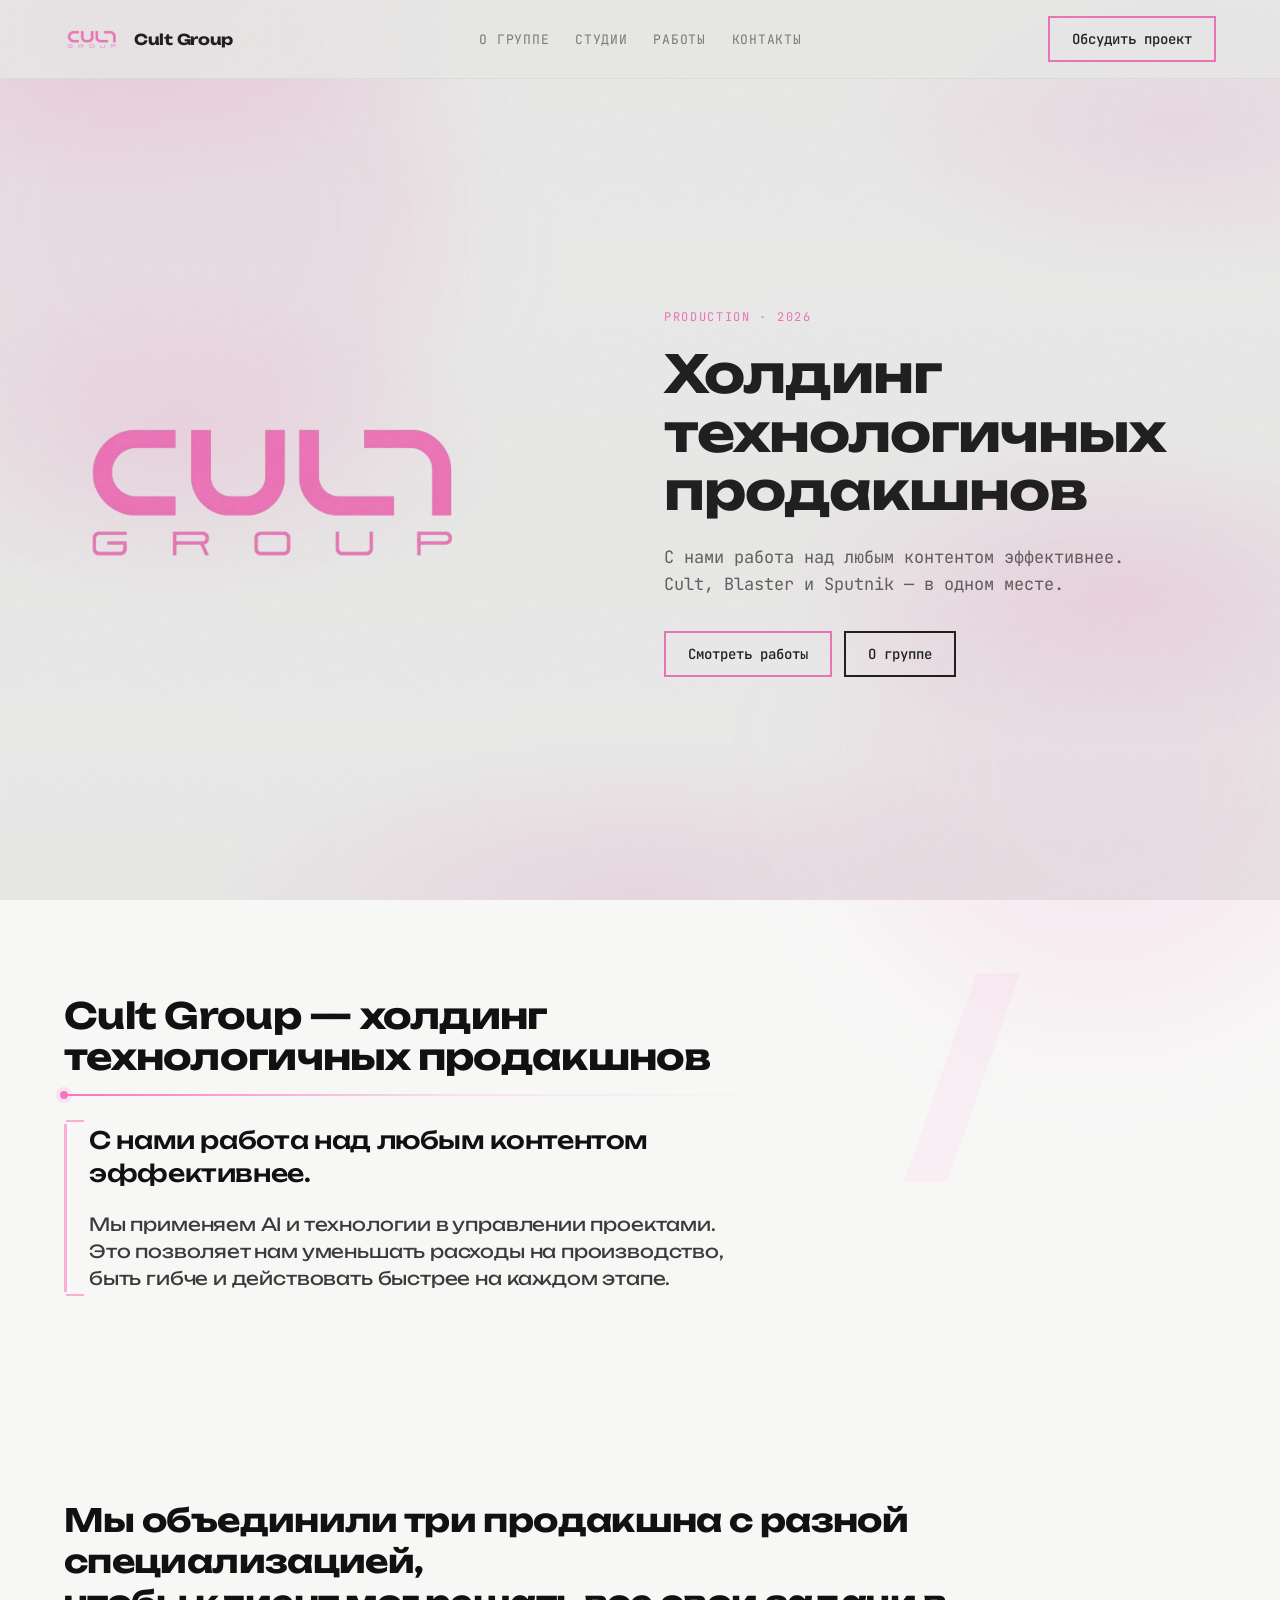
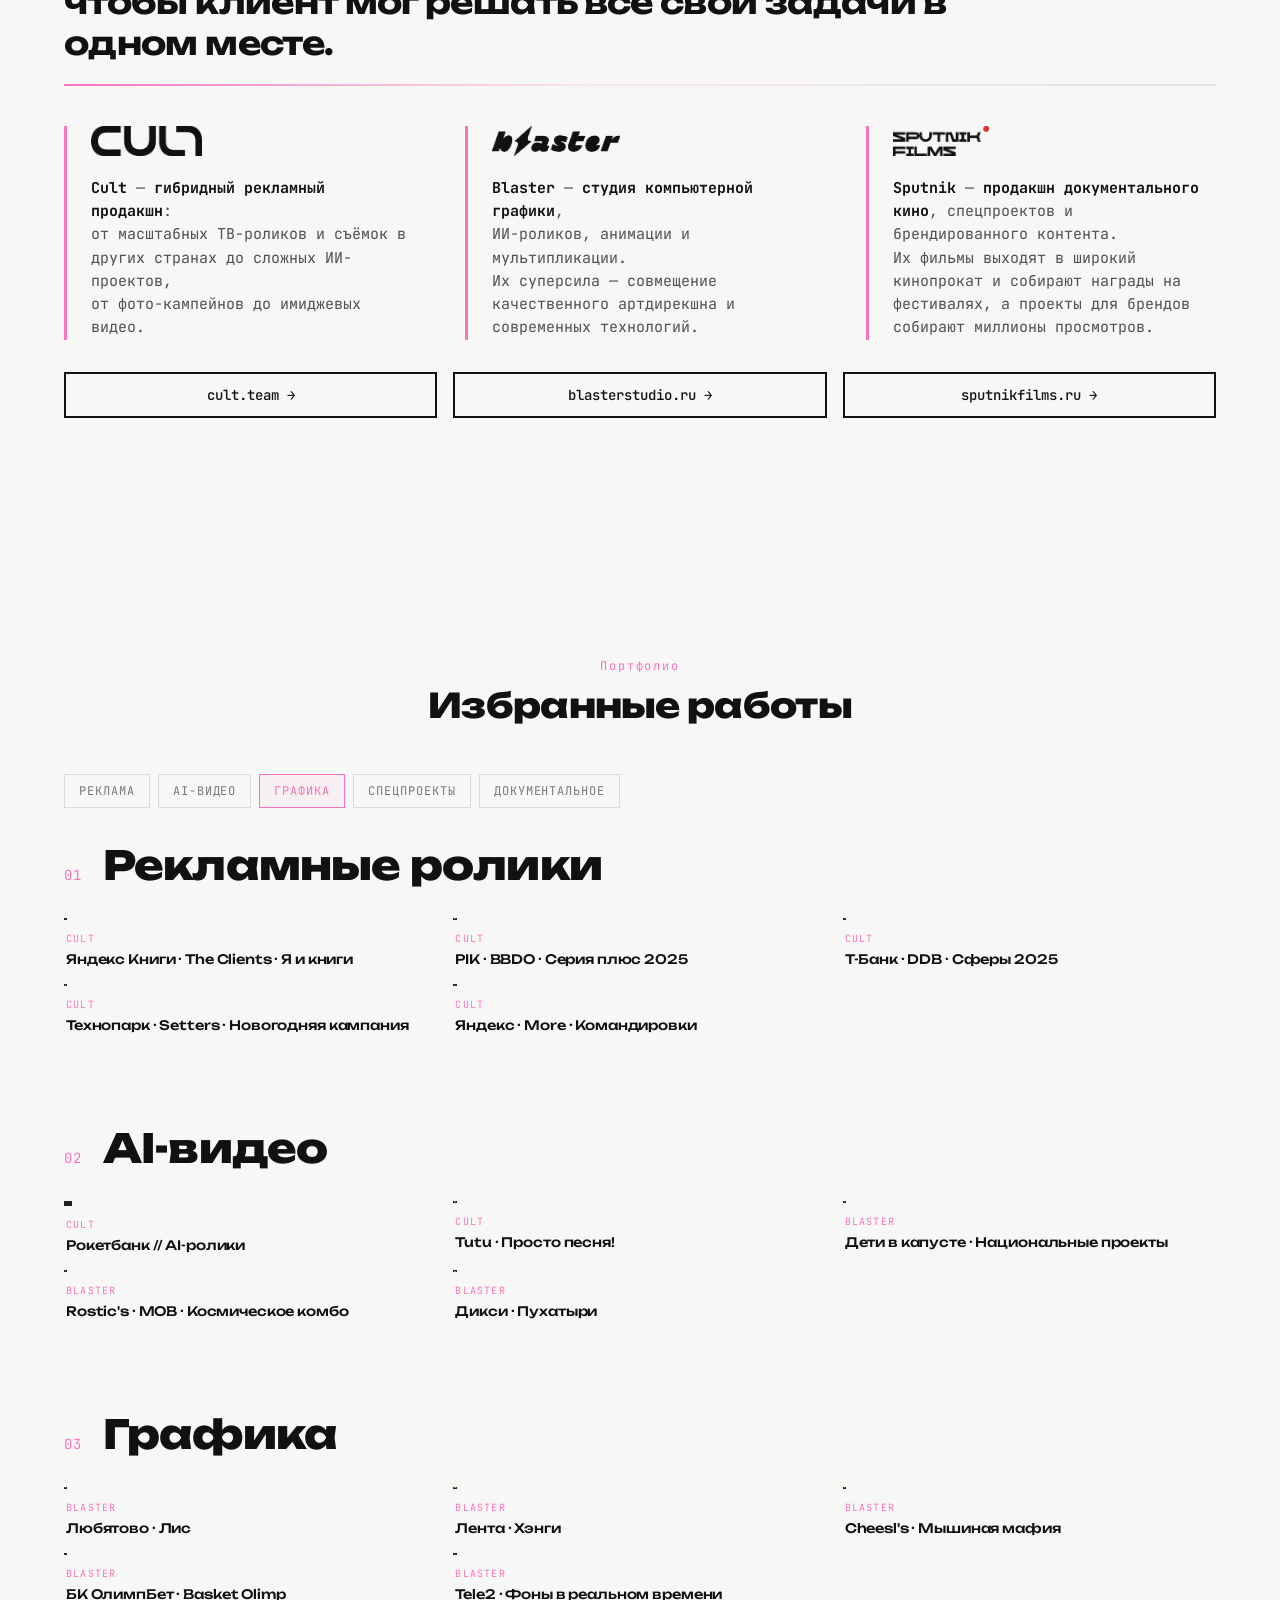
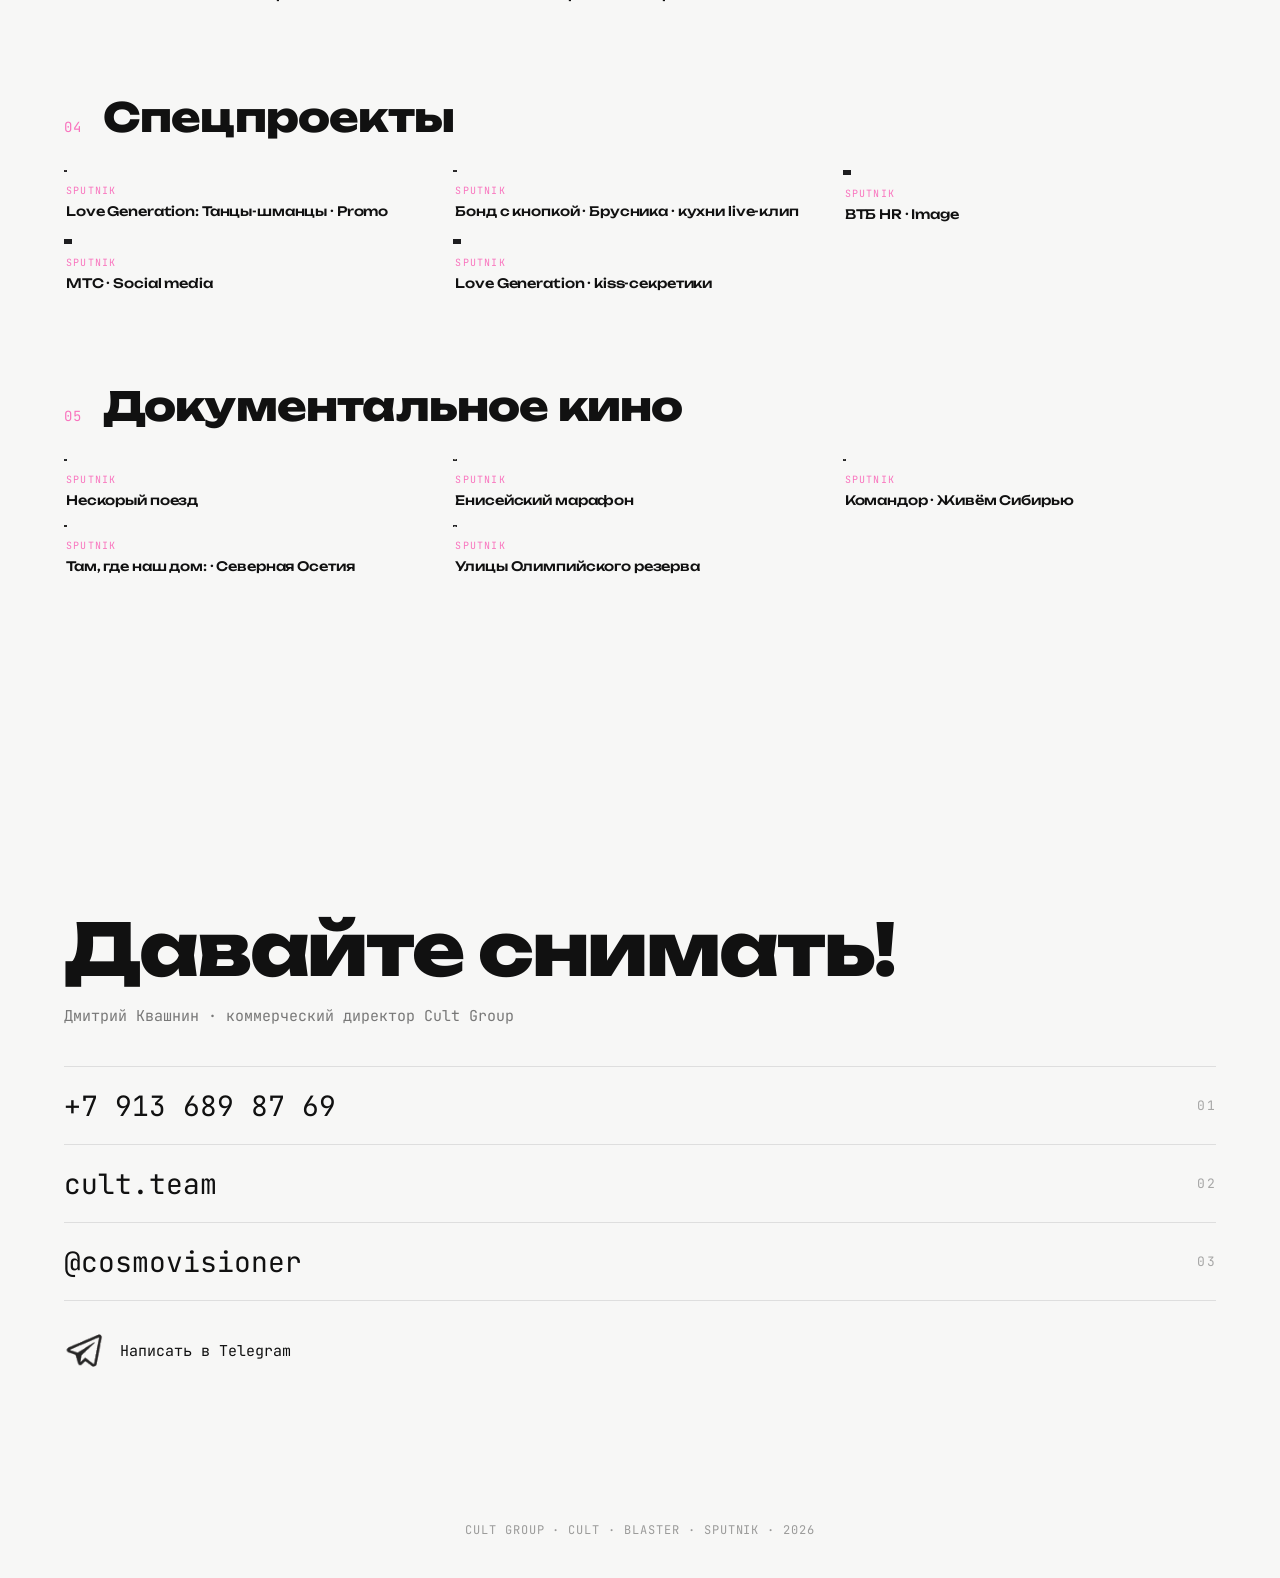
==== commit 12e2f152: "Deploy Cult Group landing (2026-07-13) Обновление лендинга: модалки кейсов, .nojekyll для _assets на" ====
--- a/cult-group/index.html
+++ b/cult-group/index.html
@@ -222,12 +222,37 @@
 
     .hero-actions { display: flex; gap: 12px; flex-wrap: wrap; }
 
-    /* ─── ABOUT CHAIN ─── */
+    /* ─── ABOUT (deck statement) ─── */
     #about.section {
+      position: relative;
       padding: clamp(48px, 7vw, 88px) var(--mx);
+      overflow: hidden;
+    }
+
+    .about-wrap {
+      position: relative;
+      max-width: 920px;
+    }
+
+    .about-watermark {
+      position: absolute;
+      right: -24px;
+      top: 28%;
+      transform: translateY(-50%);
+      font-family: var(--display);
+      font-weight: 800;
+      font-size: clamp(140px, 22vw, 260px);
+      line-height: 0.8;
+      letter-spacing: -0.06em;
+      color: rgba(249, 116, 190, 0.07);
+      pointer-events: none;
+      user-select: none;
+      z-index: 0;
     }
 
     .about-h1 {
+      position: relative;
+      z-index: 1;
       font-family: var(--display);
       font-weight: 700;
       font-size: clamp(24px, 3vw, 36px);
@@ -237,83 +262,83 @@
     }
 
     .about-rule {
+      position: relative;
+      z-index: 1;
       height: 2px;
+      max-width: 720px;
       background: linear-gradient(90deg, var(--accent), rgba(249,116,190,0.15) 55%, transparent);
-      margin-bottom: 24px;
-    }
-
-    .about-chain { max-width: 920px; }
-
-    .ribbon {
-      display: grid;
-      grid-template-columns: 108px 1fr;
-      gap: 16px;
-      align-items: baseline;
-      padding: 16px 20px;
-      background: rgba(255, 255, 255, 0.62);
-      border: 1px solid rgba(249, 116, 190, 0.14);
-      border-left: 3px solid var(--accent);
-      backdrop-filter: blur(6px);
-    }
-
-    .ribbon-label {
-      font-size: 11px;
-      letter-spacing: 0.12em;
-      text-transform: uppercase;
-      color: var(--accent);
-      font-weight: 600;
-    }
-
-    .ribbon-text {
+      margin-bottom: 28px;
+    }
+
+    .about-rule::after {
+      content: "";
+      position: absolute;
+      left: 0;
+      top: 50%;
+      width: 8px;
+      height: 8px;
+      transform: translate(-50%, -50%);
+      border-radius: 50%;
+      background: var(--accent);
+      box-shadow: 0 0 0 4px rgba(249, 116, 190, 0.14);
+    }
+
+    .about-body {
+      position: relative;
+      z-index: 1;
+      max-width: 720px;
+      padding-left: 22px;
+      border-left: 3px solid rgba(249, 116, 190, 0.55);
+    }
+
+    .about-body::before,
+    .about-body::after {
+      content: "";
+      position: absolute;
+      left: -1px;
+      width: 18px;
+      height: 2px;
+      background: rgba(249, 116, 190, 0.55);
+    }
+
+    .about-body::before { top: -4px; }
+    .about-body::after { bottom: -4px; }
+
+    .about-lead {
+      font-family: var(--display);
+      font-weight: 500;
+      font-size: clamp(18px, 2vw, 24px);
+      line-height: 1.4;
+      letter-spacing: -0.015em;
+      color: var(--ink);
+      margin: 0 0 20px;
+    }
+
+    .about-text {
       font-family: var(--display);
       font-weight: 400;
-      font-size: clamp(14px, 1.55vw, 17px);
+      font-size: clamp(15px, 1.6vw, 18px);
       line-height: 1.5;
-      color: rgba(17,17,17,0.84);
-    }
-
-    .chain-arrow {
-      position: relative;
-      display: flex;
-      justify-content: center;
-      align-items: center;
-      height: 44px;
-      color: var(--accent);
-    }
-
-    .chain-arrow::before {
-      content: "";
-      position: absolute;
-      top: 4px;
-      left: 50%;
-      width: 2px;
-      height: 14px;
-      background: linear-gradient(180deg, rgba(249, 116, 190, 0.35), var(--accent));
-      transform: translateX(-50%);
-    }
-
-    .chain-arrow::after {
-      content: "";
-      width: 12px;
-      height: 12px;
-      margin-top: 18px;
-      border-right: 3px solid var(--accent);
-      border-bottom: 3px solid var(--accent);
-      transform: rotate(45deg);
-      filter: drop-shadow(0 0 10px rgba(249, 116, 190, 0.45));
+      letter-spacing: -0.01em;
+      color: rgba(17, 17, 17, 0.82);
+      margin: 0;
     }
 
     /* ─── STUDIOS ─── */
-    .studios-h1 {
+    .studios-lead {
       font-family: var(--display);
-      font-weight: 800;
-      font-size: clamp(32px, 4vw, 48px);
-      margin-bottom: 20px;
+      font-weight: 700;
+      font-size: clamp(22px, 2.8vw, 32px);
+      line-height: 1.28;
+      letter-spacing: -0.02em;
+      color: var(--ink);
+      margin: 0 0 20px;
+      max-width: 900px;
     }
 
     .studios-rule {
       height: 2px;
-      background: rgba(17,17,17,0.1);
+      background: linear-gradient(90deg, var(--accent) 0%, rgba(249, 116, 190, 0.12) 45%, rgba(17, 17, 17, 0.08) 100%);
       margin-bottom: 40px;
     }
 
@@ -763,7 +788,6 @@
     @media (max-width: 900px) {
       .hero-grid { grid-template-columns: 1fr; }
       .studios-grid, .studio-links { grid-template-columns: 1fr; }
-      .ribbon { grid-template-columns: 1fr; gap: 10px; }
     }
 
     @media (max-width: 640px) {
@@ -802,7 +826,7 @@
         <div>
           <p class="hero-kicker">Production · 2026</p>
           <h1 class="hero-h1">Холдинг<br/>технологичных продакшнов</h1>
-          <p class="hero-lead">Cult, Blaster и Sputnik — единая точка входа для рекламы, AI-видео, графики, спецпроектов и документального кино.</p>
+          <p class="hero-lead">С нами работа над любым контентом эффективнее. Cult, Blaster и Sputnik — в одном месте.</p>
           <div class="hero-actions">
             <a class="btn btn--accent" href="#work">Смотреть работы</a>
             <a class="btn" href="#about">О группе</a>
@@ -813,22 +837,17 @@
 
     <section class="section" id="about">
       <div class="inner">
-        <h2 class="about-h1">Cult Group — холдинг<br/>технологичных продакшнов</h2>
-        <div class="about-rule"></div>
-        <div class="about-chain">
-          <div class="ribbon">
-            <span class="ribbon-label">Модель</span>
-            <p class="ribbon-text">Мы объединили три профильные студии единой точкой входа для клиента.</p>
-          </div>
-          <div class="chain-arrow" aria-hidden="true"></div>
-          <div class="ribbon">
-            <span class="ribbon-label">Процесс</span>
-            <p class="ribbon-text">Проекты любого формата и жанра создаются командами с узкой специализацией, но управляются по единому, прозрачному стандарту с применением AI и технологий.</p>
-          </div>
-          <div class="chain-arrow" aria-hidden="true"></div>
-          <div class="ribbon">
-            <span class="ribbon-label">Результат</span>
-            <p class="ribbon-text">Это позволяет нам уменьшать расходы на производство, быть гибче и эффективнее в управлении проектами.</p>
+        <div class="about-wrap">
+          <div class="about-watermark" aria-hidden="true">/</div>
+          <h2 class="about-h1">Cult Group — холдинг<br/>технологичных продакшнов</h2>
+          <div class="about-rule"></div>
+          <div class="about-body">
+            <p class="about-lead">С нами работа над любым контентом эффективнее.</p>
+            <p class="about-text">
+              Мы применяем AI и технологии в управлении проектами.<br/>
+              Это позволяет нам уменьшать расходы на производство,<br/>
+              быть гибче и действовать быстрее на каждом этапе.
+            </p>
           </div>
         </div>
       </div>
@@ -836,7 +855,10 @@
 
     <section class="section" id="studios">
       <div class="inner">
-        <h2 class="studios-h1">Компании группы</h2>
+        <p class="studios-lead">
+          Мы объединили три продакшна с разной специализацией,<br/>
+          чтобы клиент мог решать все свои задачи в одном месте.
+        </p>
         <div class="studios-rule"></div>
         <div class="studios-grid">
           <div class="studio-col">
@@ -897,15 +919,6 @@
             <h3 class="work-title">PIK · BBDO · Серия плюс 2025</h3>
           </div>
         </button>
-        <button type="button" class="work-card" data-case-id="tutu_manifest" aria-haspopup="dialog">
-          <div class="work-thumb" style="background-image:url('_assets/tutu_manifest_hero.jpg')">
-            <span class="work-play" aria-hidden="true"></span>
-          </div>
-          <div class="work-meta">
-            <span class="work-studio work-studio--cult">Cult</span>
-            <h3 class="work-title">Tutu · Манифест</h3>
-          </div>
-        </button>
         <button type="button" class="work-card" data-case-id="tbank" aria-haspopup="dialog">
           <div class="work-thumb" style="background-image:url('_assets/tbank_hero.jpg')">
             <span class="work-play" aria-hidden="true"></span>
@@ -913,6 +926,15 @@
           <div class="work-meta">
             <span class="work-studio work-studio--cult">Cult</span>
             <h3 class="work-title">Т-Банк · DDB · Сферы 2025</h3>
+          </div>
+        </button>
+        <button type="button" class="work-card" data-case-id="technopark" aria-haspopup="dialog">
+          <div class="work-thumb" style="background-image:url('_assets/technopark_hero.jpg')">
+            <span class="work-play" aria-hidden="true"></span>
+          </div>
+          <div class="work-meta">
+            <span class="work-studio work-studio--cult">Cult</span>
+            <h3 class="work-title">Технопарк · Setters · Новогодняя кампания</h3>
           </div>
         </button>
         <button type="button" class="work-card" data-case-id="yamore" aria-haspopup="dialog">
@@ -1185,7 +1207,7 @@
 
   <script>
     const ASSETS_BASE = "_assets";
-    const CASES = {"yandex_knigi": {"layout": "standard", "sputnik": false, "logo": "cult_logo.png", "logoMod": "case-logo--cult", "titleHtml": "Яндекс Книги × The Clients <span class=\"slash\">/</span> Я и книги", "blocks": [{"label": "Background", "text": "Яндекс Книги запускают новую бренд-платформу для чтения «Только Я и Книги». Нашей задачей было снять ролик и рассказать, что чтение помогает не просто отдохнуть, а познакомиться с собой через чувства и эмоции от прочтения."}, {"label": "Execution", "text": "Креатив разработало агентство The Clients. За две смены сменили несколько локаций: уютную квартиру, лес с искусственным дождём, МФЦ и трамвайное депо. Провели более 10 волн кастинга, чтобы найти актёров, способных передать нужные эмоции. Голос Константина Хабенского добавил истории глубины и искренности."}], "bodyHtml": null, "images": ["yandex_knigi_hero.jpg", "yandex_knigi_t1.jpg", "yandex_knigi_t2.jpg"], "buttons": [{"url": "https://drive.google.com/file/d/1d2ilKq41AVOyh0DZ9lMXNS2PXZwJtVJp/view?usp=share_link", "label": "Смотреть"}]}, "pik_seriya": {"layout": "standard", "sputnik": false, "logo": "cult_logo.png", "logoMod": "case-logo--cult", "titleHtml": "PIK × BBDO <span class=\"slash\">/</span> Серия плюс 2025", "blocks": [{"label": "Background", "text": "Девелопер ПИК пришёл с задачей снять РК о кварталах повышенного комфорта «Серия плюс». В центре сюжета обычный житель, который рассказывает актёру Александру Петрову, как воплотил свои мечты в новом доме. С готовым креативом к нам пришло агентство BBDO."}, {"label": "Execution", "text": "Было решено строить квартиру с террасой в павильоне и использовать LED-экраны в качестве фонов — это сэкономило время на постпродакшене. Ролик сняли за одну смену и сдали через неделю после съёмок."}], "bodyHtml": null, "images": ["pik_seriya_hero.jpg", "pik_seriya_t1.jpg", "pik_seriya_t2.jpg"], "buttons": [{"url": "https://drive.google.com/file/d/1qlytkKOdjGE3GFCAOUtsgZsp1xslbbUP/view?usp=share_link", "label": "Смотреть"}]}, "tutu_manifest": {"layout": "standard", "sputnik": false, "logo": "cult_logo.png", "logoMod": "case-logo--cult", "titleHtml": "Tutu <span class=\"slash\">/</span> Манифест", "blocks": [{"label": "Background", "text": "Компании Tutu — 21 год. Всё начиналось с сайта с расписанием электричек, а превратилось в полноценный онлайн-сервис по организации путешествий. Нашей задачей было снять ролик-манифест с рассказом об истории компании через жизнь главной героини, которая буквально росла вместе с сервисом."}, {"label": "Execution", "text": "Для реализации задумки мы выбрали коммерческо-документальную стилистику повествования. Большой объём кадров набрали за 3 съёмочные смены в Москве и Сочи. Весь проект от запуска до сдачи по ТТ уложили в 4 недели."}], "bodyHtml": null, "images": ["tutu_manifest_hero.jpg", "tutu_manifest_t1.jpg", "tutu_manifest_t2.jpg"], "buttons": [{"url": "https://drive.google.com/file/d/1L5-s9B4nqwsjGtbyK696ohnmrQ7KYSUE/view?usp=drive_link", "label": "Смотреть"}]}, "tbank": {"layout": "standard", "sputnik": false, "logo": "cult_logo.png", "logoMod": "case-logo--cult", "titleHtml": "Т-Банк × DDB <span class=\"slash\">/</span> Сферы 2025", "blocks": [{"label": "Background", "text": "Т-Банк объединил продукты своей экосистемы в разделы приложения, каждый из которых связан со сферами жизни пользователей: дом, авто, путешествия и шопинг. Нашей задачей было снять 4 коротких ролика и рассказать про каждую из сфер, сделать один крутой ролик про всё сразу и провести фотосессию."}, {"label": "Execution", "text": "Креатив разрабатывало агентство DDB. За 3 съемочных дня построили заправку в павильоне, научили актера водить машину, и провели ночь в салоне красоты на Суперметалле. Между делом провели фотосессию на заправке с Ваней Князевым. Несколько недель на постпродакшн и первые ролики уже на ТВ и в приложении!"}], "bodyHtml": null, "images": ["tbank_hero.jpg", "tbank_t1.jpg", "tbank_t2.jpg"], "buttons": [{"url": "https://drive.google.com/file/d/1dhRcD_gv2LccdOAbpe2n62ArMyyydO3J/view?usp=sharing", "label": "Смотреть"}]}, "yamore": {"layout": "standard", "sputnik": false, "logo": "cult_logo.png", "logoMod": "case-logo--cult", "titleHtml": "Яндекс × More <span class=\"slash\">/</span> Командировки", "blocks": [{"label": "Background", "text": "Яндекс запустили новый сервис – Командировки, который облегчает организацию деловых поездок. Нашей задачей было снять короткий ролик о новом сервисе и помочь рассказать обо всех преимуществах."}, {"label": "Execution", "text": "Главной героиней ролика стала гигантская красная рогатка, как из игры Angry Birds, которую мы натянули прямо в офисе Яндекса. По сюжету, в командировки сотрудников отправляют именно с ее помощью. Но это они еще не знают о Яндекс Командировках."}], "bodyHtml": null, "images": ["yamore_hero.jpg", "yamore_t1.jpg", "yamore_t2.jpg"], "buttons": [{"url": "https://drive.google.com/file/d/1gMRr6ID8MwVMZRxhS200jvE7Cc0cYAUD/view?usp=share_link", "label": "Смотреть"}]}, "rocket_1": {"layout": "grid", "sputnik": false, "logo": "cult_logo.png", "logoMod": "case-logo--cult", "titleHtml": "Рокетбанк <span class=\"slash\">//</span> AI-ролики", "blocks": [{"label": "Background", "text": "К нам обратился Рокетбанк с задачей создать четыре AI-ролика, которые расскажут о преимуществах банка. Мы должны были открыто показать, что ролик сделан с помощью ИИ, поэтому сделали ироничные и слегка абсурдные ситуации, которые в обычной жизни выглядят невозможными."}, {"label": "Execution", "text": "В работе использовали сразу несколько нейросетей — каждую под свою задачу: генерацию сцен, персонажей, анимации и пост-обработку. Время реализации проекта составило примерно 1 месяц."}], "bodyHtml": null, "images": ["rocket_1.png", "rocket_2.png", "rocket_4.png", "rocket_3.png"], "buttons": [{"url": "https://drive.google.com/drive/folders/1qZlsjvDmGAUqrlGn3dJmXyOj4t2iNZrd?hl=ru", "label": "Смотреть"}]}, "tutu": {"layout": "standard", "sputnik": false, "logo": "cult_logo.png", "logoMod": "case-logo--cult", "titleHtml": "Tutu <span class=\"slash\">/</span> Просто песня!", "blocks": [{"label": "Background", "text": "Туту обратились к нам за созданием дерзкого графического ролика для сайтов с видеоконтентом. Нашей задачей было рассказать, что планировать путешествия с Туту — легко, быстро и удобно."}, {"label": "Execution", "text": "В основе креативной концепции от команды Туту были магниты из путешествий, которые есть на холодильнике практически каждого человека. Мы оживили магниты, чтобы они спели заедающую песню в стиле группы «Ленинград». Песню придумали и записали специально для этого проекта. На выходе получилось веселое ска-хулиганство."}], "bodyHtml": null, "images": ["tutu_hero.jpg", "tutu_t1.jpg", "tutu_t2.jpg"], "buttons": [{"url": "https://drive.google.com/file/d/1SHtm4MoXtLBaaEOzyPIfOZJOeQB_YoAV/view?usp=share_link", "label": "Смотреть"}]}, "deti": {"layout": "standard", "sputnik": false, "logo": "blaster_logo.png", "logoMod": "", "titleHtml": "Дети в капусте <span class=\"slash\">/</span> Национальные проекты", "blocks": [{"label": "Background", "text": "«Дети в капусте» — соцкампания Национальных проектов: федеральный ролик почти полностью на нейросетях о поддержке молодых семей."}, {"label": "Execution", "text": "Blaster: генерация сцен и персонажей, AI-липсинк, композ. Ироничный сюжет «выбора родителей» — креатив «Рабочее название», единый AI-пайплайн."}], "bodyHtml": null, "images": ["deti_hero.jpg", "deti_t1.jpg", "deti_t2.jpg"], "buttons": [{"url": "https://drive.google.com/file/d/19lWs7lHzHeKNKzgQwtoBOe88EIo1hcT2/view", "label": "Смотреть"}, {"url": "https://drive.google.com/file/d/1ZmYsNHXiYg_8O4BCQLGaDWzUQbMa-Aq6/view", "label": "Breakdown"}]}, "rostics": {"layout": "standard", "sputnik": false, "logo": "blaster_logo.png", "logoMod": "", "titleHtml": "Rostic's × MOB <span class=\"slash\">/</span> Космическое комбо", "blocks": [{"label": "Background", "text": "Rostic's × MOB «Космическое комбо» — AI-ролик к космической кампании и коллекции «Легенды космоса» для digital."}, {"label": "Execution", "text": "Реалистичные люди на AI-фонах с 3D-вкраплениями. Blaster собрали единый космический стиль: генерация, композ, согласование с брендом."}], "bodyHtml": null, "images": ["rostics_hero.jpg", "rostics_t1.jpg", "rostics_t2.jpg"], "buttons": [{"url": "https://drive.google.com/file/d/1SzdY2bZduSZfD7zLxob8pm4UOdpwse40/view", "label": "Смотреть"}]}, "puhatyri": {"layout": "standard", "sputnik": false, "logo": "blaster_logo.png", "logoMod": "", "titleHtml": "Дикси <span class=\"slash\">/</span> Пухатыри", "blocks": [{"label": "Background", "text": "Дикси «Пухатыри» — digital-ролик с маскотами линейки без классической съёмки, только AI-персонажи."}, {"label": "Execution", "text": "Blaster: нейро-персонажи, анимация и композ в одном пайплайне. Узнаваемые герои и динамика фуд-рекламы для соцсетей ритейлера."}], "bodyHtml": null, "images": ["puhatyri_hero.jpg", "puhatyri_t1.jpg", "puhatyri_t2.jpg"], "buttons": [{"url": "https://drive.google.com/file/d/1FjbnyjubrxDdWz1uL8auaHq4FB4LHzYY/view", "label": "Смотреть"}]}, "gfx_lubiatovo": {"layout": "standard", "sputnik": false, "logo": "blaster_logo.png", "logoMod": "", "titleHtml": "Любятово <span class=\"slash\">/</span> Лис", "blocks": [{"label": "Background", "text": "Для бренда «Любятово» нужно было оживить маскота и собрать яркий анимационный ролик в 3D."}, {"label": "Execution", "text": "Blaster: персонажный 3D, анимация маскота-лиса, стилизация под фуд-бренд. Характерный герой и динамичный ритм для digital-кампании."}], "bodyHtml": null, "images": ["gfx_lubiatovo_hero.jpg", "gfx_lubiatovo_t1.jpg", "gfx_lubiatovo_t2.jpg"], "buttons": [{"url": "https://docs.google.com/file/d/1aIlSuLGSuwQfgOqVTcb1j8cJCYxhI7qc/preview", "label": "Смотреть"}]}, "gfx_lenta": {"layout": "standard", "sputnik": false, "logo": "blaster_logo.png", "logoMod": "", "titleHtml": "Лента <span class=\"slash\">/</span> Хэнги", "blocks": [{"label": "Background", "text": "Ролик для свежей рекламной кампании «Ленты» с обновлённым маскотом Хэнги."}, {"label": "Execution", "text": "3D-анимация персонажа и окружения, сжатые сроки — сделали за 1 месяц. Узнаваемый маскот в новой визуальной подаче ритейлера."}], "bodyHtml": null, "images": ["gfx_lenta_hero.jpg", "gfx_lenta_t1.jpg", "gfx_lenta_t2.jpg"], "buttons": [{"url": "https://docs.google.com/file/d/1pz6XcNxg7BVWaW2Yr4KNtKJRJWoVQ4hJ/preview", "label": "Смотреть"}]}, "gfx_cheesls": {"layout": "standard", "sputnik": false, "logo": "blaster_logo.png", "logoMod": "", "titleHtml": "Cheesl's <span class=\"slash\">/</span> Мышиная мафия", "blocks": [{"label": "Background", "text": "Сложносоставная 3D-история для фуд-бренда: 8 пушистых персонажей-мышей и детально проработанное окружение."}, {"label": "Execution", "text": "Blaster: концепт-арты, персонажный 3D, анимация и композ. Каждый герой с отдельным характером — кинематографичная «мышиная мафия» для рекламы."}], "bodyHtml": null, "images": ["gfx_cheesls_hero.jpg", "gfx_cheesls_t1.jpg", "gfx_cheesls_t2.jpg"], "buttons": [{"url": "https://docs.google.com/file/d/1pbahrUD0I1M-E9-kfNOf32y-vv5Fb84K/preview", "label": "Смотреть"}]}, "gfx_olimpbet": {"layout": "standard", "sputnik": false, "logo": "blaster_logo.png", "logoMod": "", "titleHtml": "БК ОлимпБет <span class=\"slash\">/</span> Basket Olimp", "blocks": [{"label": "Background", "text": "Имиджевый ТВ и OLV-ролик для рекламы Olimpbet. Клиент пришёл с общим креативным замыслом — мы взяли режиссуру и доработку сценария."}, {"label": "Execution", "text": "Чистый lookdev: гиперреализм, акцентное освещение, физичная симуляция мяча. 3D motion design — стильный спортивный имидж за 1 месяц."}], "bodyHtml": null, "images": ["gfx_olimpbet_hero.jpg", "gfx_olimpbet_t1.jpg", "gfx_olimpbet_t2.jpg"], "buttons": [{"url": "https://docs.google.com/file/d/133W3X6iexRZTiCmuW1EqXUnwJX6jmXm9/preview", "label": "Смотреть"}]}, "gfx_tele2": {"layout": "standard", "sputnik": false, "logo": "blaster_logo.png", "logoMod": "", "titleHtml": "Tele2 <span class=\"slash\">/</span> Фоны в реальном времени", "blocks": [{"label": "Background", "text": "Для рекламного ролика Tele2 нужны были объёмные 3D-фоны: горы, облака, голуби — с ощущением живого пространства."}, {"label": "Execution", "text": "Blaster разработал 3D-окружения для интеграции в съёмочный материал. Атмосферные фоны с детальной проработкой света и движения."}], "bodyHtml": null, "images": ["gfx_tele2_hero.jpg", "gfx_tele2_t1.jpg", "gfx_tele2_t2.jpg"], "buttons": [{"url": "https://docs.google.com/file/d/1wxF5wZBsE1ZYvhexGV3FNMyFr-AVOFlz/preview", "label": "Смотреть"}]}, "tancy": {"layout": "standard", "sputnik": true, "logo": "sputnik_logo_ink.png", "logoMod": "", "titleHtml": "Love Generation: Танцы-шманцы <span class=\"slash\">/</span> Promo", "blocks": [], "bodyHtml": "Разработали и реализовали серию промо-роликов для спецпроекта Love Generation в формате караоке-такси. Задача — креативная активация новой линейки бренда. Полностью организовали съёмочный процесс: от перекрытия улицы и размещения группы до обеспечения райдера артистов. Подготовили дополнительные версии роликов для всех площадок. Проект стал вирусным и усилил интерес к бренду. Охват 10+ млн человек и 25+ млн показов.", "images": ["tancy_hero.jpeg", "tancy_t1.jpeg", "tancy_t2.jpeg"], "buttons": [{"url": "https://disk.yandex.ru/i/HvuXCT9_s7KOfQ", "label": "Ролик 1"}, {"url": "https://disk.yandex.ru/i/m9RBVx9L2gQUrQ", "label": "Ролик 2"}, {"url": "https://disk.yandex.ru/i/DUAyjQ_e964vxQ", "label": "Ролик 3"}]}, "brusnika_hero_pdf": {"layout": "standard", "sputnik": true, "logo": "sputnik_logo_ink.png", "logoMod": "", "titleHtml": "Бонд с кнопкой × Брусника <span class=\"slash\">/</span> кухни live-клип", "blocks": [], "bodyHtml": "Live-клип на нашумевший трек «Кухни», снятый на стройке в живом исполнении с хором. Клип облетел весь интернет, собрал более 5 миллионов просмотров.<br/><br/>Особенность проекта в создании трека с миксом звуков стройки, из которых создаётся новый бит и инструментал.<br/><br/>Закрыли все задачи — от разработки идеи до производства бэкстейджа.", "images": ["brusnika_hero_pdf.jpeg", "brusnika_t1_pdf.jpeg", "brusnika_t2_pdf.jpeg"], "buttons": [{"url": "https://vkvideo.ru/video-22382635_456240641", "label": "Ролик"}, {"url": "https://disk.yandex.ru/i/78K3sEryNb5U9g", "label": "Бэкстейдж"}]}, "vtb_v1": {"layout": "vertical", "sputnik": true, "logo": "sputnik_logo_ink.png", "logoMod": "", "titleHtml": "ВТБ HR <span class=\"slash\">/</span> Image", "blocks": [], "bodyHtml": "Вертикальный сериал для HR-отдела ВТБ, направленный на привлечение соискателей через соцсети и укрепление имиджа банка. Все герои — реальные сотрудники, прошедшие внутренний кастинг и репетиции! За один день отсняли 8 роликов, что позволило значительно оптимизировать расходы. Проект вышел живым и достоверным, подчеркнув ценность и профессионализм сотрудников ВТБ.", "images": ["vtb_v1.jpeg", "vtb_v2.jpeg", "vtb_v3.jpeg"], "buttons": [{"url": "https://disk.yandex.ru/d/YmyOJvWVB7pEMA", "label": "Смотреть"}]}, "mts_v1": {"layout": "vertical", "sputnik": true, "logo": "sputnik_logo_ink.png", "logoMod": "", "titleHtml": "МТС <span class=\"slash\">/</span> Social media", "blocks": [], "bodyHtml": "Серия роликов для викторины об экосистеме МТС. Полностью закрыли съёмочный процесс: от организации съёмок до обеспечения райдеров селебрити. За минимальные сроки создали яркую графику по строгому гайдбуку, усилив визуальную идентичность бренда. Запоминающийся проект с интерактивной механикой, точно отражающий дух клиента и вовлекающий аудиторию.", "images": ["mts_v1.jpeg", "mts_v2.jpeg", "mts_v3.jpeg"], "buttons": [{"url": "https://disk.yandex.ru/d/n7uA7LvjieyjXQ", "label": "Смотреть"}]}, "kiss_v1": {"layout": "vertical", "sputnik": true, "logo": "sputnik_logo_ink.png", "logoMod": "", "titleHtml": "Love Generation <span class=\"slash\">/</span> kiss-секретики", "blocks": [], "bodyHtml": "Серия роликов в формате уличного реалити-шоу с интервью для активации новой линейки в бренде косметики Love Generation. Организовали большие съёмки внутри торгового центра, весь продакшен-сервис и постпроизводство «под ключ».", "images": ["kiss_v1.jpeg", "kiss_v2.jpeg", "kiss_v3.jpeg"], "buttons": [{"url": "https://disk.yandex.ru/i/5Nx-mkT7bzRTHg", "label": "Ролик 1"}, {"url": "https://disk.yandex.ru/i/ygOqXGnvjUAWpg", "label": "Ролик 2"}, {"url": "https://disk.yandex.ru/i/5QzuNCncIZWEpQ", "label": "Ролик 3"}]}, "doc_neskory": {"layout": "standard", "sputnik": true, "logo": "sputnik_logo_ink.png", "logoMod": "", "titleHtml": "Нескорый поезд", "blocks": [], "bodyHtml": "На электричках из Москвы до Владивостока — история путешествия трёх друзей в поисках приключений и собственного «я». За 27 съёмочных дней — 10 000 км. Фильм собрал 5+ млн зрителей без вложений, стал победителем «Умного кино», оценка на Кинопоиске — 7.4.", "images": ["doc_neskory_hero.jpg", "doc_neskory_t1.jpg", "doc_neskory_t2.jpg"], "buttons": [{"url": "https://www.kinopoisk.ru/film/5232612/", "label": "Смотреть"}]}, "doc_enisey": {"layout": "standard", "sputnik": true, "logo": "sputnik_logo_ink.png", "logoMod": "", "titleHtml": "Енисейский марафон", "blocks": [], "bodyHtml": "Двое друзей-мечтателей отправляются в опасное путешествие по Сибири на скейтбордах. Вдохновляющий документальный фильм о смельчаках с палатками, решивших проделать необычный путь и испытать себя. Гран-при кинофестиваля «Неизвестная Россия» (2024).", "images": ["doc_enisey_hero.jpg", "doc_enisey_t1.jpg", "doc_enisey_t2.jpg"], "buttons": [{"url": "https://wink.ru/movies/eniseyskiy-marafon-year-2023", "label": "Смотреть"}]}, "doc_komandor": {"layout": "standard", "sputnik": true, "logo": "sputnik_logo_ink.png", "logoMod": "", "titleHtml": "Командор <span class=\"slash\">/</span> Живём Сибирью", "blocks": [], "bodyHtml": "Большой фильм-исследование об истории и масштабах одной из крупнейших сетей продуктовых супермаркетов за Уралом. Полный цикл: от идеи и сценария до многомесячных съёмок в городах Сибири. Гран-при конкурса «Лучшее корпоративное видео» (АКМР × MOTIVE).", "images": ["doc_komandor_hero.jpg", "doc_komandor_t1.jpg", "doc_komandor_t2.jpg"], "buttons": [{"url": "https://youtu.be/bVn7kaga_-o", "label": "Смотреть"}]}, "doc_osetia": {"layout": "standard", "sputnik": true, "logo": "sputnik_logo_ink.png", "logoMod": "", "titleHtml": "Там, где наш дом: <span class=\"slash\">/</span> Северная Осетия", "blocks": [], "bodyHtml": "Третья часть авторского документального проекта. В героях: горцы из высокогорных сёл, известный фотограф, студия осетинского театра, команда строителей арт-объектов. Победитель «Неизвестной России», LAMPA, лауреат премии РГО, финалист «НИКА».", "images": ["doc_osetia_hero.jpg", "doc_osetia_t1.jpg", "doc_osetia_t2.jpg"], "buttons": [{"url": "https://wink.ru/movies/tam-gde-nash-dom-severnaya-osetiya-year-2024", "label": "Смотреть"}]}, "doc_olimp": {"layout": "standard", "sputnik": true, "logo": "sputnik_logo_ink.png", "logoMod": "", "titleHtml": "Улицы Олимпийского резерва", "blocks": [], "bodyHtml": "Фильм о развитии паркура, скейтбординга и BMX в России через истории топ-спортсменов. Победитель грантового конкурса ФПРК, участник фестивалей Beat и Unknown. Проект помог запустить одноимённый фестиваль и строительство экстрим-парка в Саратове.", "images": ["doc_olimp_hero.jpg", "doc_olimp_t1.jpg", "doc_olimp_t2.jpg"], "buttons": [{"url": "https://youtu.be/mOnpqJO4q2E", "label": "Смотреть"}]}};
+    const CASES = {"yandex_knigi": {"layout": "standard", "sputnik": false, "logo": "cult_logo.png", "logoMod": "case-logo--cult", "titleHtml": "Яндекс Книги × The Clients <span class=\"slash\">/</span> Я и книги", "blocks": [{"label": "Background", "text": "Яндекс Книги запускают новую бренд-платформу для чтения «Только Я и Книги». Нашей задачей было снять ролик и рассказать, что чтение помогает не просто отдохнуть, а познакомиться с собой через чувства и эмоции от прочтения."}, {"label": "Execution", "text": "Креатив разработало агентство The Clients. За две смены сменили несколько локаций: уютную квартиру, лес с искусственным дождём, МФЦ и трамвайное депо. Провели более 10 волн кастинга, чтобы найти актёров, способных передать нужные эмоции. Голос Константина Хабенского добавил истории глубины и искренности."}], "bodyHtml": null, "images": ["yandex_knigi_hero.jpg", "yandex_knigi_t1.jpg", "yandex_knigi_t2.jpg"], "buttons": [{"url": "https://drive.google.com/file/d/1d2ilKq41AVOyh0DZ9lMXNS2PXZwJtVJp/view?usp=share_link", "label": "Смотреть"}]}, "pik_seriya": {"layout": "standard", "sputnik": false, "logo": "cult_logo.png", "logoMod": "case-logo--cult", "titleHtml": "PIK × BBDO <span class=\"slash\">/</span> Серия плюс 2025", "blocks": [{"label": "Background", "text": "Девелопер ПИК пришёл с задачей снять РК о кварталах повышенного комфорта «Серия плюс». В центре сюжета обычный житель, который рассказывает актёру Александру Петрову, как воплотил свои мечты в новом доме. С готовым креативом к нам пришло агентство BBDO."}, {"label": "Execution", "text": "Было решено строить квартиру с террасой в павильоне и использовать LED-экраны в качестве фонов — это сэкономило время на постпродакшене. Ролик сняли за одну смену и сдали через неделю после съёмок."}], "bodyHtml": null, "images": ["pik_seriya_hero.jpg", "pik_seriya_t1.jpg", "pik_seriya_t2.jpg"], "buttons": [{"url": "https://drive.google.com/file/d/1qlytkKOdjGE3GFCAOUtsgZsp1xslbbUP/view?usp=share_link", "label": "Смотреть"}]}, "tbank": {"layout": "standard", "sputnik": false, "logo": "cult_logo.png", "logoMod": "case-logo--cult", "titleHtml": "Т-Банк × DDB <span class=\"slash\">/</span> Сферы 2025", "blocks": [{"label": "Background", "text": "Т-Банк объединил продукты своей экосистемы в разделы приложения, каждый из которых связан со сферами жизни пользователей: дом, авто, путешествия и шопинг. Нашей задачей было снять 4 коротких ролика и рассказать про каждую из сфер, сделать один крутой ролик про всё сразу и провести фотосессию."}, {"label": "Execution", "text": "Креатив разрабатывало агентство DDB. За 3 съемочных дня построили заправку в павильоне, научили актера водить машину, и провели ночь в салоне красоты на Суперметалле. Между делом провели фотосессию на заправке с Ваней Князевым. Несколько недель на постпродакшн и первые ролики уже на ТВ и в приложении!"}], "bodyHtml": null, "images": ["tbank_hero.jpg", "tbank_t1.jpg", "tbank_t2.jpg"], "buttons": [{"url": "https://drive.google.com/file/d/1dhRcD_gv2LccdOAbpe2n62ArMyyydO3J/view?usp=sharing", "label": "Смотреть"}]}, "technopark": {"layout": "standard", "sputnik": false, "logo": "cult_logo.png", "logoMod": "case-logo--cult", "titleHtml": "Технопарк × Setters <span class=\"slash\">/</span> Новогодняя кампания", "blocks": [{"label": "Background", "text": "«Технопарк» называет свой магазин digital-сказкой в реальности. С креативом Setters нам нужно было снять новогодний ролик: передать атмосферу премиальной техники, показать ассортимент подарков и сделать поиск гаджетов похожим на путешествие в сказочный мир."}, {"label": "Execution", "text": "Перенесли героиню в зимний технологичный лес: умные лампочки, роботы-пылесосы, смарт-часы вместо птиц. Две локации, ~70 человек на площадке, лёд из эпоксидной смолы вручную и десятки часов графики — чтобы соединить технологии, подарки и немного магии."}], "bodyHtml": null, "images": ["technopark_hero.jpg", "technopark_t1.jpg", "technopark_t2.jpg"], "buttons": [{"url": "https://drive.google.com/file/d/1QTqH8U4S2Z7o7klxbAEzY-pFeVhBtWo3/view?usp=share_link", "label": "Смотреть"}]}, "yamore": {"layout": "standard", "sputnik": false, "logo": "cult_logo.png", "logoMod": "case-logo--cult", "titleHtml": "Яндекс × More <span class=\"slash\">/</span> Командировки", "blocks": [{"label": "Background", "text": "Яндекс запустили новый сервис – Командировки, который облегчает организацию деловых поездок. Нашей задачей было снять короткий ролик о новом сервисе и помочь рассказать обо всех преимуществах."}, {"label": "Execution", "text": "Главной героиней ролика стала гигантская красная рогатка, как из игры Angry Birds, которую мы натянули прямо в офисе Яндекса. По сюжету, в командировки сотрудников отправляют именно с ее помощью. Но это они еще не знают о Яндекс Командировках."}], "bodyHtml": null, "images": ["yamore_hero.jpg", "yamore_t1.jpg", "yamore_t2.jpg"], "buttons": [{"url": "https://drive.google.com/file/d/1gMRr6ID8MwVMZRxhS200jvE7Cc0cYAUD/view?usp=share_link", "label": "Смотреть"}]}, "rocket_1": {"layout": "grid", "sputnik": false, "logo": "cult_logo.png", "logoMod": "case-logo--cult", "titleHtml": "Рокетбанк <span class=\"slash\">//</span> AI-ролики", "blocks": [{"label": "Background", "text": "К нам обратился Рокетбанк с задачей создать четыре AI-ролика, которые расскажут о преимуществах банка. Мы должны были открыто показать, что ролик сделан с помощью ИИ, поэтому сделали ироничные и слегка абсурдные ситуации, которые в обычной жизни выглядят невозможными."}, {"label": "Execution", "text": "В работе использовали сразу несколько нейросетей — каждую под свою задачу: генерацию сцен, персонажей, анимации и пост-обработку. Время реализации проекта составило примерно 1 месяц."}], "bodyHtml": null, "images": ["rocket_1.png", "rocket_2.png", "rocket_4.png", "rocket_3.png"], "buttons": [{"url": "https://drive.google.com/drive/folders/1qZlsjvDmGAUqrlGn3dJmXyOj4t2iNZrd?hl=ru", "label": "Смотреть"}]}, "tutu": {"layout": "standard", "sputnik": false, "logo": "cult_logo.png", "logoMod": "case-logo--cult", "titleHtml": "Tutu <span class=\"slash\">/</span> Просто песня!", "blocks": [{"label": "Background", "text": "Туту обратились к нам за созданием дерзкого графического ролика для сайтов с видеоконтентом. Нашей задачей было рассказать, что планировать путешествия с Туту — легко, быстро и удобно."}, {"label": "Execution", "text": "В основе креативной концепции от команды Туту были магниты из путешествий, которые есть на холодильнике практически каждого человека. Мы оживили магниты, чтобы они спели заедающую песню в стиле группы «Ленинград». Песню придумали и записали специально для этого проекта. На выходе получилось веселое ска-хулиганство."}], "bodyHtml": null, "images": ["tutu_hero.jpg", "tutu_t1.jpg", "tutu_t2.jpg"], "buttons": [{"url": "https://drive.google.com/file/d/1SHtm4MoXtLBaaEOzyPIfOZJOeQB_YoAV/view?usp=share_link", "label": "Смотреть"}]}, "deti": {"layout": "standard", "sputnik": false, "logo": "blaster_logo.png", "logoMod": "", "titleHtml": "Дети в капусте <span class=\"slash\">/</span> Национальные проекты", "blocks": [{"label": "Background", "text": "«Дети в капусте» — соцкампания Национальных проектов: федеральный ролик почти полностью на нейросетях о поддержке молодых семей."}, {"label": "Execution", "text": "Blaster: генерация сцен и персонажей, AI-липсинк, композ. Ироничный сюжет «выбора родителей» — креатив «Рабочее название», единый AI-пайплайн."}], "bodyHtml": null, "images": ["deti_hero.jpg", "deti_t1.jpg", "deti_t2.jpg"], "buttons": [{"url": "https://drive.google.com/file/d/19lWs7lHzHeKNKzgQwtoBOe88EIo1hcT2/view", "label": "Смотреть"}, {"url": "https://drive.google.com/file/d/1ZmYsNHXiYg_8O4BCQLGaDWzUQbMa-Aq6/view", "label": "Breakdown"}]}, "rostics": {"layout": "standard", "sputnik": false, "logo": "blaster_logo.png", "logoMod": "", "titleHtml": "Rostic's × MOB <span class=\"slash\">/</span> Космическое комбо", "blocks": [{"label": "Background", "text": "Rostic's × MOB «Космическое комбо» — AI-ролик к космической кампании и коллекции «Легенды космоса» для digital."}, {"label": "Execution", "text": "Реалистичные люди на AI-фонах с 3D-вкраплениями. Blaster собрали единый космический стиль: генерация, композ, согласование с брендом."}], "bodyHtml": null, "images": ["rostics_hero.jpg", "rostics_t1.jpg", "rostics_t2.jpg"], "buttons": [{"url": "https://drive.google.com/file/d/1SzdY2bZduSZfD7zLxob8pm4UOdpwse40/view", "label": "Смотреть"}]}, "puhatyri": {"layout": "standard", "sputnik": false, "logo": "blaster_logo.png", "logoMod": "", "titleHtml": "Дикси <span class=\"slash\">/</span> Пухатыри", "blocks": [{"label": "Background", "text": "Дикси «Пухатыри» — digital-ролик с маскотами линейки без классической съёмки, только AI-персонажи."}, {"label": "Execution", "text": "Blaster: нейро-персонажи, анимация и композ в одном пайплайне. Узнаваемые герои и динамика фуд-рекламы для соцсетей ритейлера."}], "bodyHtml": null, "images": ["puhatyri_hero.jpg", "puhatyri_t1.jpg", "puhatyri_t2.jpg"], "buttons": [{"url": "https://drive.google.com/file/d/1FjbnyjubrxDdWz1uL8auaHq4FB4LHzYY/view", "label": "Смотреть"}]}, "gfx_lubiatovo": {"layout": "standard", "sputnik": false, "logo": "blaster_logo.png", "logoMod": "", "titleHtml": "Любятово <span class=\"slash\">/</span> Лис", "blocks": [{"label": "Background", "text": "Для бренда «Любятово» нужно было оживить маскота и собрать яркий анимационный ролик в 3D."}, {"label": "Execution", "text": "Blaster: персонажный 3D, анимация маскота-лиса, стилизация под фуд-бренд. Характерный герой и динамичный ритм для digital-кампании."}], "bodyHtml": null, "images": ["gfx_lubiatovo_hero.jpg", "gfx_lubiatovo_t1.jpg", "gfx_lubiatovo_t2.jpg"], "buttons": [{"url": "https://docs.google.com/file/d/1aIlSuLGSuwQfgOqVTcb1j8cJCYxhI7qc/preview", "label": "Смотреть"}]}, "gfx_lenta": {"layout": "standard", "sputnik": false, "logo": "blaster_logo.png", "logoMod": "", "titleHtml": "Лента <span class=\"slash\">/</span> Хэнги", "blocks": [{"label": "Background", "text": "Ролик для свежей рекламной кампании «Ленты» с обновлённым маскотом Хэнги."}, {"label": "Execution", "text": "3D-анимация персонажа и окружения, сжатые сроки — сделали за 1 месяц. Узнаваемый маскот в новой визуальной подаче ритейлера."}], "bodyHtml": null, "images": ["gfx_lenta_hero.jpg", "gfx_lenta_t1.jpg", "gfx_lenta_t2.jpg"], "buttons": [{"url": "https://docs.google.com/file/d/1pz6XcNxg7BVWaW2Yr4KNtKJRJWoVQ4hJ/preview", "label": "Смотреть"}]}, "gfx_cheesls": {"layout": "standard", "sputnik": false, "logo": "blaster_logo.png", "logoMod": "", "titleHtml": "Cheesl's <span class=\"slash\">/</span> Мышиная мафия", "blocks": [{"label": "Background", "text": "Сложносоставная 3D-история для фуд-бренда: 8 пушистых персонажей-мышей и детально проработанное окружение."}, {"label": "Execution", "text": "Blaster: концепт-арты, персонажный 3D, анимация и композ. Каждый герой с отдельным характером — кинематографичная «мышиная мафия» для рекламы."}], "bodyHtml": null, "images": ["gfx_cheesls_hero.jpg", "gfx_cheesls_t1.jpg", "gfx_cheesls_t2.jpg"], "buttons": [{"url": "https://docs.google.com/file/d/1pbahrUD0I1M-E9-kfNOf32y-vv5Fb84K/preview", "label": "Смотреть"}]}, "gfx_olimpbet": {"layout": "standard", "sputnik": false, "logo": "blaster_logo.png", "logoMod": "", "titleHtml": "БК ОлимпБет <span class=\"slash\">/</span> Basket Olimp", "blocks": [{"label": "Background", "text": "Имиджевый ТВ и OLV-ролик для рекламы Olimpbet. Клиент пришёл с общим креативным замыслом — мы взяли режиссуру и доработку сценария."}, {"label": "Execution", "text": "Чистый lookdev: гиперреализм, акцентное освещение, физичная симуляция мяча. 3D motion design — стильный спортивный имидж за 1 месяц."}], "bodyHtml": null, "images": ["gfx_olimpbet_hero.jpg", "gfx_olimpbet_t1.jpg", "gfx_olimpbet_t2.jpg"], "buttons": [{"url": "https://docs.google.com/file/d/133W3X6iexRZTiCmuW1EqXUnwJX6jmXm9/preview", "label": "Смотреть"}]}, "gfx_tele2": {"layout": "standard", "sputnik": false, "logo": "blaster_logo.png", "logoMod": "", "titleHtml": "Tele2 <span class=\"slash\">/</span> Фоны в реальном времени", "blocks": [{"label": "Background", "text": "Для рекламного ролика Tele2 нужны были объёмные 3D-фоны: горы, облака, голуби — с ощущением живого пространства."}, {"label": "Execution", "text": "Blaster разработал 3D-окружения для интеграции в съёмочный материал. Атмосферные фоны с детальной проработкой света и движения."}], "bodyHtml": null, "images": ["gfx_tele2_hero.jpg", "gfx_tele2_t1.jpg", "gfx_tele2_t2.jpg"], "buttons": [{"url": "https://docs.google.com/file/d/1wxF5wZBsE1ZYvhexGV3FNMyFr-AVOFlz/preview", "label": "Смотреть"}]}, "tancy": {"layout": "standard", "sputnik": true, "logo": "sputnik_logo_ink.png", "logoMod": "", "titleHtml": "Love Generation: Танцы-шманцы <span class=\"slash\">/</span> Promo", "blocks": [], "bodyHtml": "Разработали и реализовали серию промо-роликов для спецпроекта Love Generation в формате караоке-такси. Задача — креативная активация новой линейки бренда. Полностью организовали съёмочный процесс: от перекрытия улицы и размещения группы до обеспечения райдера артистов. Подготовили дополнительные версии роликов для всех площадок. Проект стал вирусным и усилил интерес к бренду. Охват 10+ млн человек и 25+ млн показов.", "images": ["tancy_hero.jpeg", "tancy_t1.jpeg", "tancy_t2.jpeg"], "buttons": [{"url": "https://disk.yandex.ru/i/HvuXCT9_s7KOfQ", "label": "Ролик 1"}, {"url": "https://disk.yandex.ru/i/m9RBVx9L2gQUrQ", "label": "Ролик 2"}, {"url": "https://disk.yandex.ru/i/DUAyjQ_e964vxQ", "label": "Ролик 3"}]}, "brusnika_hero_pdf": {"layout": "standard", "sputnik": true, "logo": "sputnik_logo_ink.png", "logoMod": "", "titleHtml": "Бонд с кнопкой × Брусника <span class=\"slash\">/</span> кухни live-клип", "blocks": [], "bodyHtml": "Live-клип на нашумевший трек «Кухни», снятый на стройке в живом исполнении с хором. Клип облетел весь интернет, собрал более 5 миллионов просмотров.<br/><br/>Особенность проекта в создании трека с миксом звуков стройки, из которых создаётся новый бит и инструментал.<br/><br/>Закрыли все задачи — от разработки идеи до производства бэкстейджа.", "images": ["brusnika_hero_pdf.jpeg", "brusnika_t1_pdf.jpeg", "brusnika_t2_pdf.jpeg"], "buttons": [{"url": "https://vkvideo.ru/video-22382635_456240641", "label": "Ролик"}, {"url": "https://disk.yandex.ru/i/78K3sEryNb5U9g", "label": "Бэкстейдж"}]}, "vtb_v1": {"layout": "vertical", "sputnik": true, "logo": "sputnik_logo_ink.png", "logoMod": "", "titleHtml": "ВТБ HR <span class=\"slash\">/</span> Image", "blocks": [], "bodyHtml": "Вертикальный сериал для HR-отдела ВТБ, направленный на привлечение соискателей через соцсети и укрепление имиджа банка. Все герои — реальные сотрудники, прошедшие внутренний кастинг и репетиции! За один день отсняли 8 роликов, что позволило значительно оптимизировать расходы. Проект вышел живым и достоверным, подчеркнув ценность и профессионализм сотрудников ВТБ.", "images": ["vtb_v1.jpeg", "vtb_v2.jpeg", "vtb_v3.jpeg"], "buttons": [{"url": "https://disk.yandex.ru/d/YmyOJvWVB7pEMA", "label": "Смотреть"}]}, "mts_v1": {"layout": "vertical", "sputnik": true, "logo": "sputnik_logo_ink.png", "logoMod": "", "titleHtml": "МТС <span class=\"slash\">/</span> Social media", "blocks": [], "bodyHtml": "Серия роликов для викторины об экосистеме МТС. Полностью закрыли съёмочный процесс: от организации съёмок до обеспечения райдеров селебрити. За минимальные сроки создали яркую графику по строгому гайдбуку, усилив визуальную идентичность бренда. Запоминающийся проект с интерактивной механикой, точно отражающий дух клиента и вовлекающий аудиторию.", "images": ["mts_v1.jpeg", "mts_v2.jpeg", "mts_v3.jpeg"], "buttons": [{"url": "https://disk.yandex.ru/d/n7uA7LvjieyjXQ", "label": "Смотреть"}]}, "kiss_v1": {"layout": "vertical", "sputnik": true, "logo": "sputnik_logo_ink.png", "logoMod": "", "titleHtml": "Love Generation <span class=\"slash\">/</span> kiss-секретики", "blocks": [], "bodyHtml": "Серия роликов в формате уличного реалити-шоу с интервью для активации новой линейки в бренде косметики Love Generation. Организовали большие съёмки внутри торгового центра, весь продакшен-сервис и постпроизводство «под ключ».", "images": ["kiss_v1.jpeg", "kiss_v2.jpeg", "kiss_v3.jpeg"], "buttons": [{"url": "https://disk.yandex.ru/i/5Nx-mkT7bzRTHg", "label": "Ролик 1"}, {"url": "https://disk.yandex.ru/i/ygOqXGnvjUAWpg", "label": "Ролик 2"}, {"url": "https://disk.yandex.ru/i/5QzuNCncIZWEpQ", "label": "Ролик 3"}]}, "doc_neskory": {"layout": "standard", "sputnik": true, "logo": "sputnik_logo_ink.png", "logoMod": "", "titleHtml": "Нескорый поезд", "blocks": [], "bodyHtml": "На электричках из Москвы до Владивостока — история путешествия трёх друзей в поисках приключений и собственного «я». За 27 съёмочных дней — 10 000 км. Фильм собрал 5+ млн зрителей без вложений, стал победителем «Умного кино», оценка на Кинопоиске — 7.4.", "images": ["doc_neskory_hero.jpg", "doc_neskory_t1.jpg", "doc_neskory_t2.jpg"], "buttons": [{"url": "https://www.kinopoisk.ru/film/5232612/", "label": "Смотреть"}]}, "doc_enisey": {"layout": "standard", "sputnik": true, "logo": "sputnik_logo_ink.png", "logoMod": "", "titleHtml": "Енисейский марафон", "blocks": [], "bodyHtml": "Двое друзей-мечтателей отправляются в опасное путешествие по Сибири на скейтбордах. Вдохновляющий документальный фильм о смельчаках с палатками, решивших проделать необычный путь и испытать себя. Гран-при кинофестиваля «Неизвестная Россия» (2024).", "images": ["doc_enisey_hero.jpg", "doc_enisey_t1.jpg", "doc_enisey_t2.jpg"], "buttons": [{"url": "https://wink.ru/movies/eniseyskiy-marafon-year-2023", "label": "Смотреть"}]}, "doc_komandor": {"layout": "standard", "sputnik": true, "logo": "sputnik_logo_ink.png", "logoMod": "", "titleHtml": "Командор <span class=\"slash\">/</span> Живём Сибирью", "blocks": [], "bodyHtml": "Большой фильм-исследование об истории и масштабах одной из крупнейших сетей продуктовых супермаркетов за Уралом. Полный цикл: от идеи и сценария до многомесячных съёмок в городах Сибири. Гран-при конкурса «Лучшее корпоративное видео» (АКМР × MOTIVE).", "images": ["doc_komandor_hero.jpg", "doc_komandor_t1.jpg", "doc_komandor_t2.jpg"], "buttons": [{"url": "https://youtu.be/bVn7kaga_-o", "label": "Смотреть"}]}, "doc_osetia": {"layout": "standard", "sputnik": true, "logo": "sputnik_logo_ink.png", "logoMod": "", "titleHtml": "Там, где наш дом: <span class=\"slash\">/</span> Северная Осетия", "blocks": [], "bodyHtml": "Третья часть авторского документального проекта. В героях: горцы из высокогорных сёл, известный фотограф, студия осетинского театра, команда строителей арт-объектов. Победитель «Неизвестной России», LAMPA, лауреат премии РГО, финалист «НИКА».", "images": ["doc_osetia_hero.jpg", "doc_osetia_t1.jpg", "doc_osetia_t2.jpg"], "buttons": [{"url": "https://wink.ru/movies/tam-gde-nash-dom-severnaya-osetiya-year-2024", "label": "Смотреть"}]}, "doc_olimp": {"layout": "standard", "sputnik": true, "logo": "sputnik_logo_ink.png", "logoMod": "", "titleHtml": "Улицы Олимпийского резерва", "blocks": [], "bodyHtml": "Фильм о развитии паркура, скейтбординга и BMX в России через истории топ-спортсменов. Победитель грантового конкурса ФПРК, участник фестивалей Beat и Unknown. Проект помог запустить одноимённый фестиваль и строительство экстрим-парка в Саратове.", "images": ["doc_olimp_hero.jpg", "doc_olimp_t1.jpg", "doc_olimp_t2.jpg"], "buttons": [{"url": "https://youtu.be/mOnpqJO4q2E", "label": "Смотреть"}]}};
 
     const modal = document.getElementById('case-modal');
     const modalMedia = document.getElementById('modal-media');
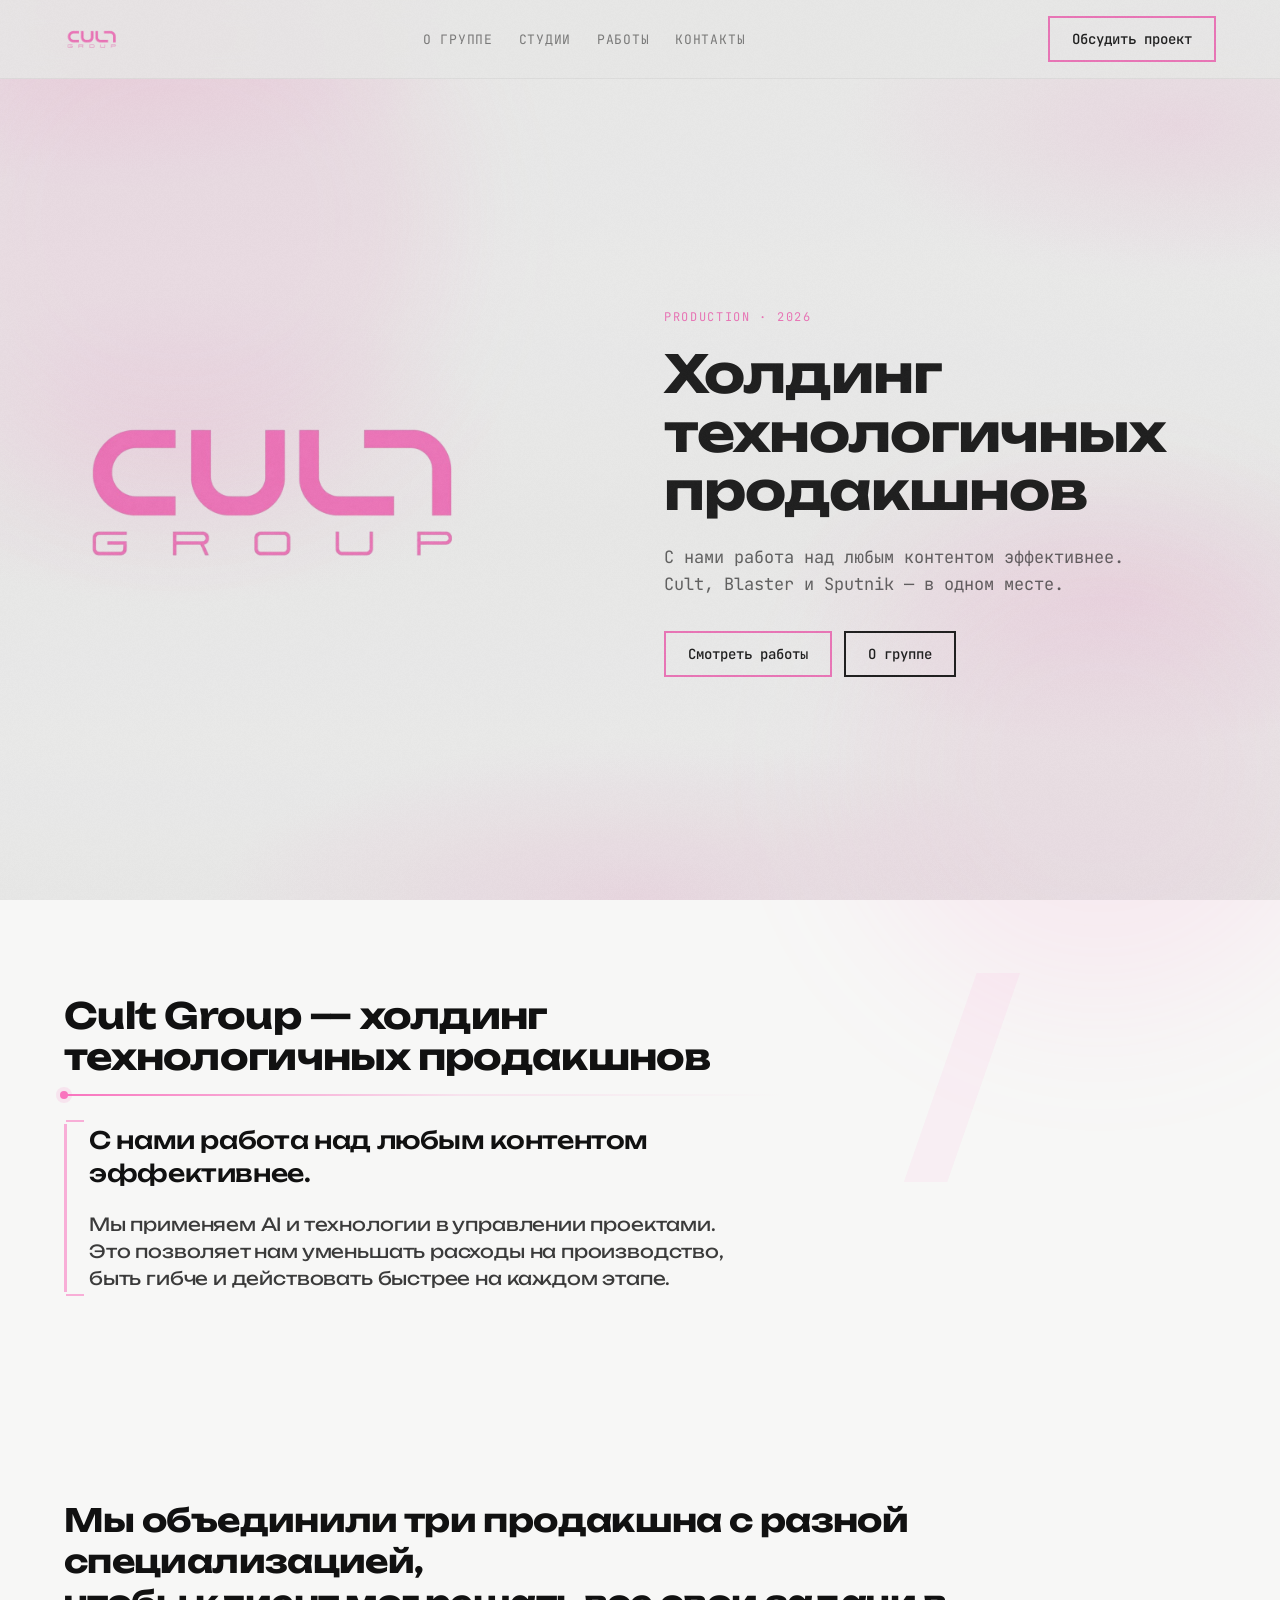
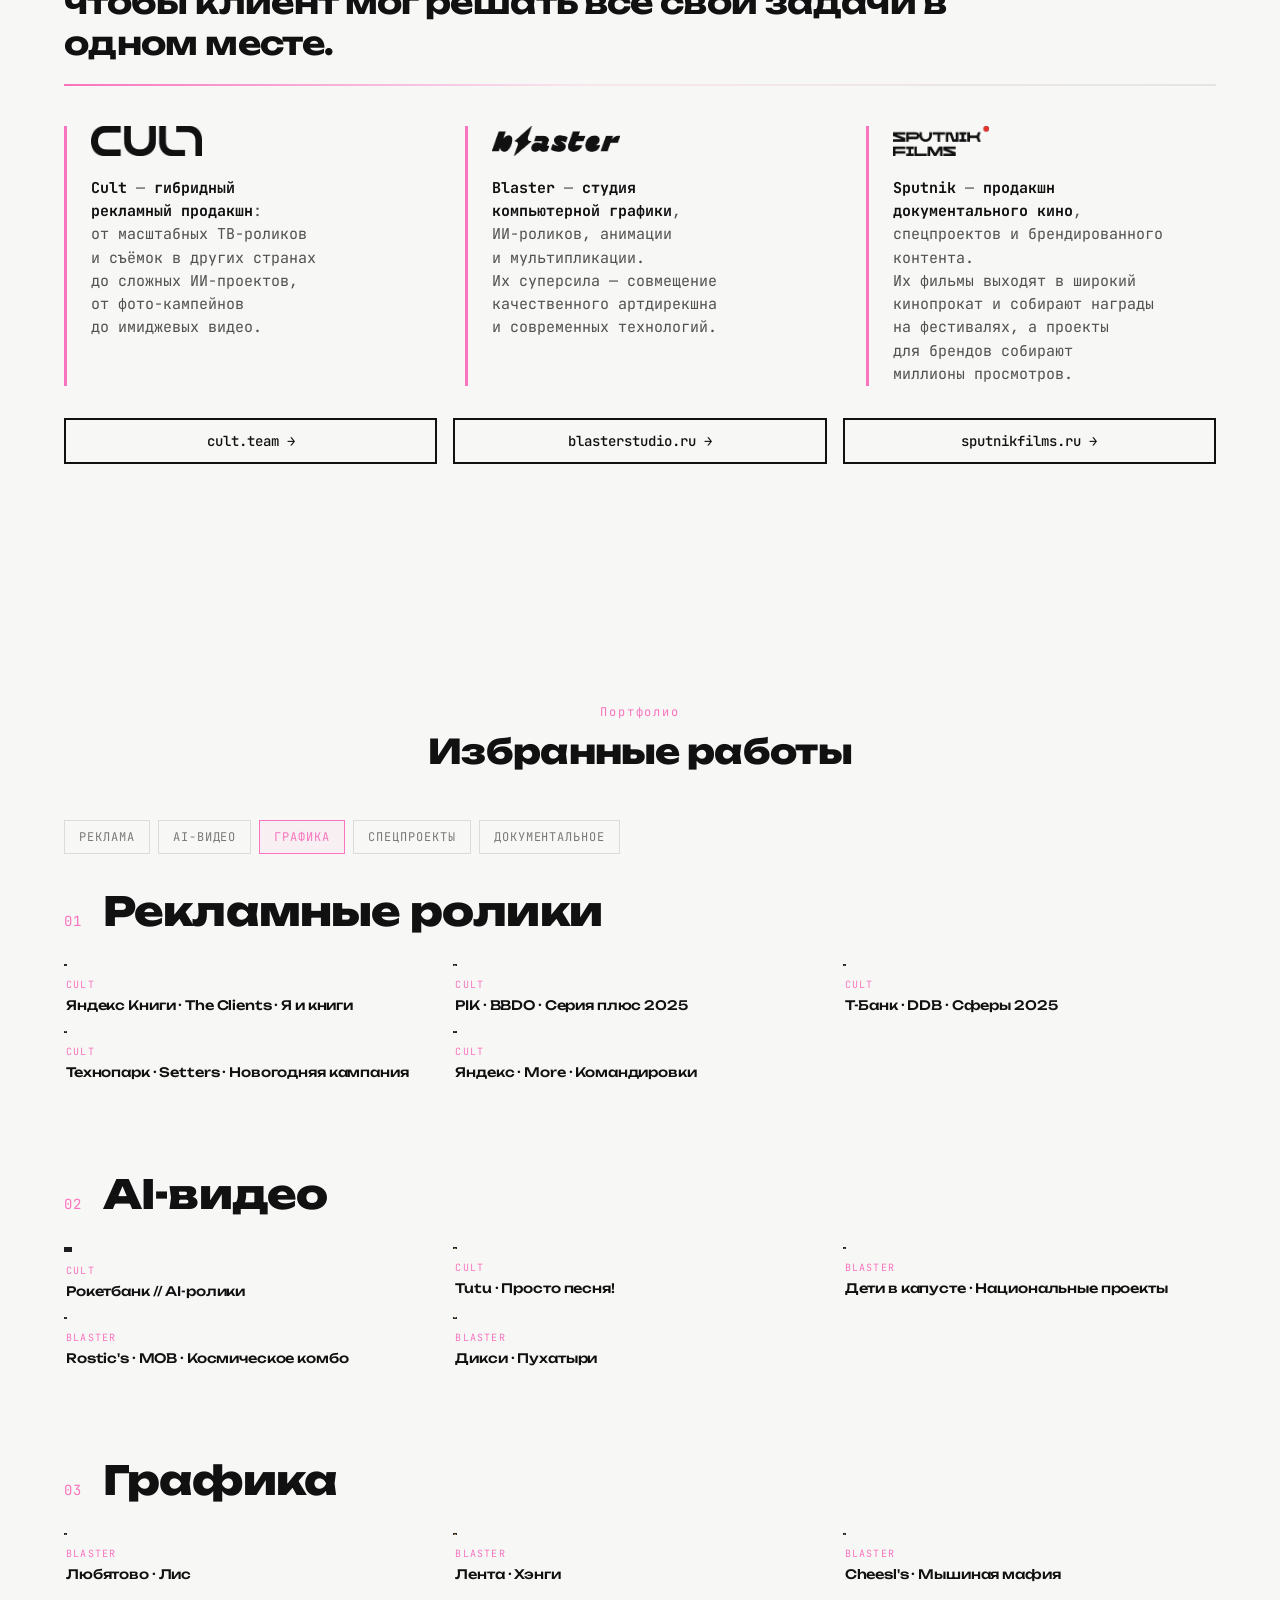
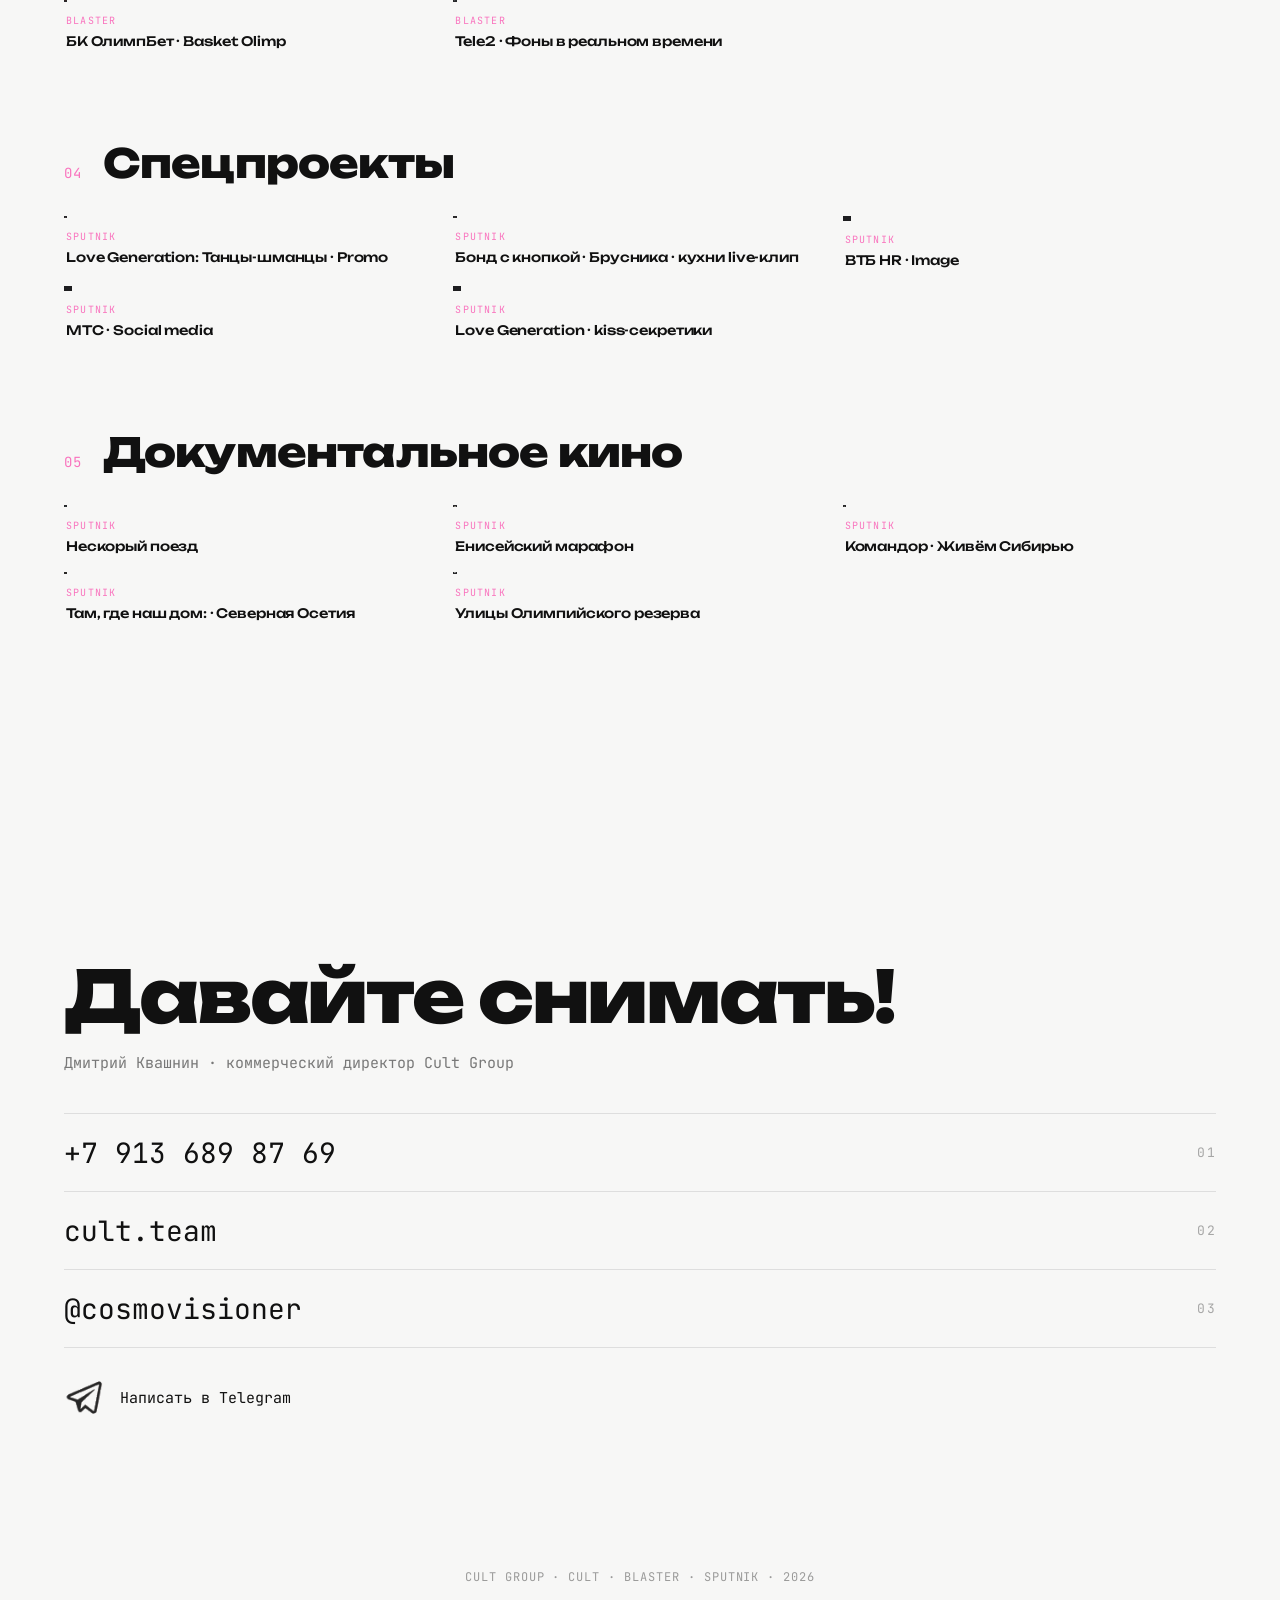
==== commit 6808c94e: "Deploy Cult Group landing (2026-07-13) Обновление лендинга: модалки кейсов, .nojekyll для _assets на" ====
--- a/cult-group/index.html
+++ b/cult-group/index.html
@@ -359,6 +359,7 @@
       font-size: 15px;
       line-height: 1.55;
       color: rgba(17,17,17,0.72);
+      text-wrap: pretty;
     }
 
     .studio-body strong { color: var(--ink); }
@@ -806,7 +807,6 @@
   <header class="site-header">
     <a class="brand" href="#top">
       <img src="_assets/cult_group_logo.png" alt="Cult Group"/>
-      <span>Cult Group</span>
     </a>
     <nav class="nav" aria-label="Навигация">
       <a href="#about">О группе</a>
@@ -863,15 +863,38 @@
         <div class="studios-grid">
           <div class="studio-col">
             <img class="studio-logo" src="_assets/cult_logo.png" alt="Cult"/>
-            <p class="studio-body"><strong>Cult</strong> — <strong>гибридный рекламный продакшн</strong>:<br/>от масштабных ТВ-роликов и съёмок в других странах до сложных ИИ-проектов,<br/>от фото-кампейнов до имиджевых видео.</p>
+            <p class="studio-body">
+              <strong>Cult</strong> — <strong>гибридный рекламный продакшн</strong>:<br/>
+              от масштабных ТВ-роликов<br/>
+              и съёмок&nbsp;в других странах<br/>
+              до сложных ИИ-проектов,<br/>
+              от фото-кампейнов<br/>
+              до имиджевых&nbsp;видео.
+            </p>
           </div>
           <div class="studio-col">
             <img class="studio-logo" src="_assets/blaster_logo.png" alt="Blaster"/>
-            <p class="studio-body"><strong>Blaster</strong> — <strong>студия компьютерной графики</strong>,<br/>ИИ-роликов, анимации и мультипликации.<br/>Их суперсила — совмещение качественного артдирекшна и современных технологий.</p>
+            <p class="studio-body">
+              <strong>Blaster</strong> — <strong>студия компьютерной графики</strong>,<br/>
+              ИИ-роликов, анимации<br/>
+              и мультипликации.<br/>
+              Их суперсила — совмещение<br/>
+              качественного артдирекшна<br/>
+              и современных&nbsp;технологий.
+            </p>
           </div>
           <div class="studio-col">
             <img class="studio-logo" src="_assets/sputnik_logo_ink.png" alt="Sputnik"/>
-            <p class="studio-body"><strong>Sputnik</strong> — <strong>продакшн документального кино</strong>, спецпроектов и брендированного контента.<br/>Их фильмы выходят в широкий кинопрокат и собирают награды на фестивалях, а проекты для брендов собирают миллионы просмотров.</p>
+            <p class="studio-body">
+              <strong>Sputnik</strong> — <strong>продакшн документального кино</strong>,<br/>
+              спецпроектов и брендированного<br/>
+              контента.<br/>
+              Их фильмы выходят в широкий<br/>
+              кинопрокат и собирают награды<br/>
+              на фестивалях, а проекты<br/>
+              для брендов собирают<br/>
+              миллионы&nbsp;просмотров.
+            </p>
           </div>
         </div>
         <div class="studio-links">
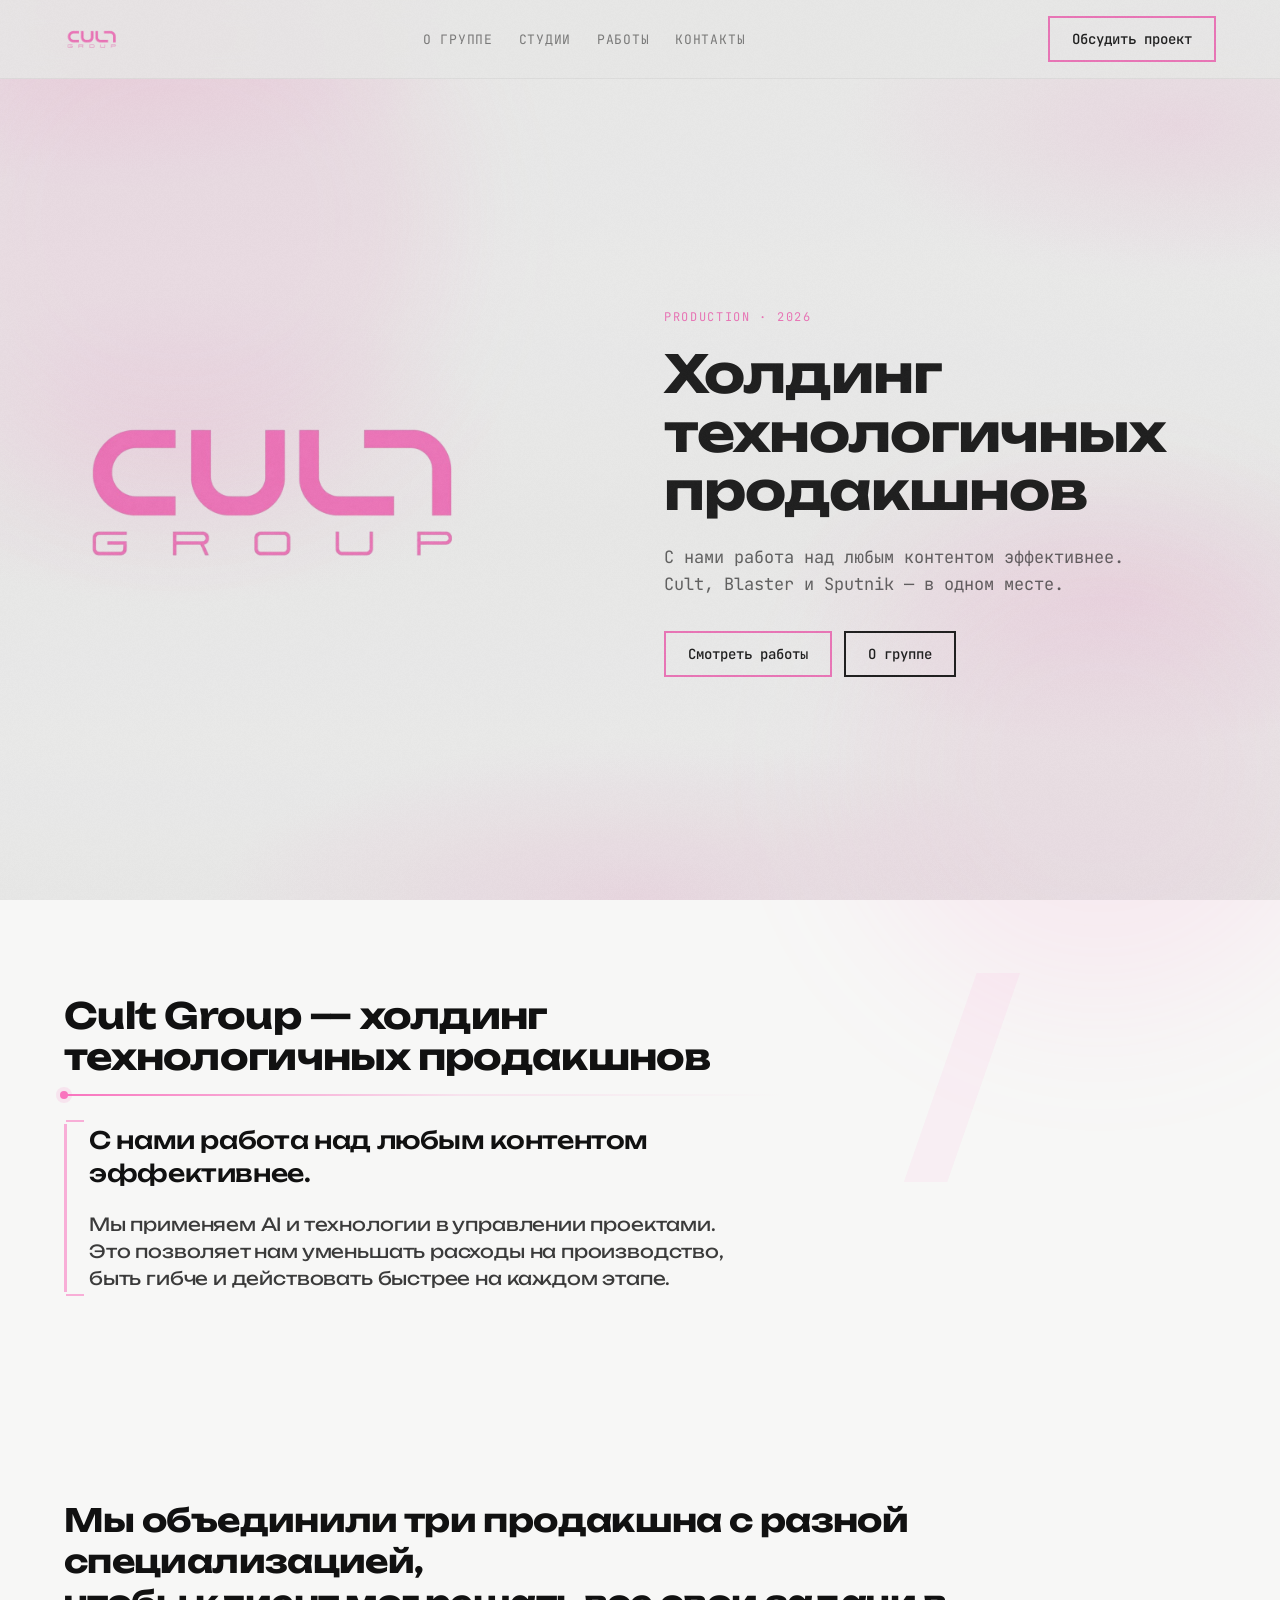
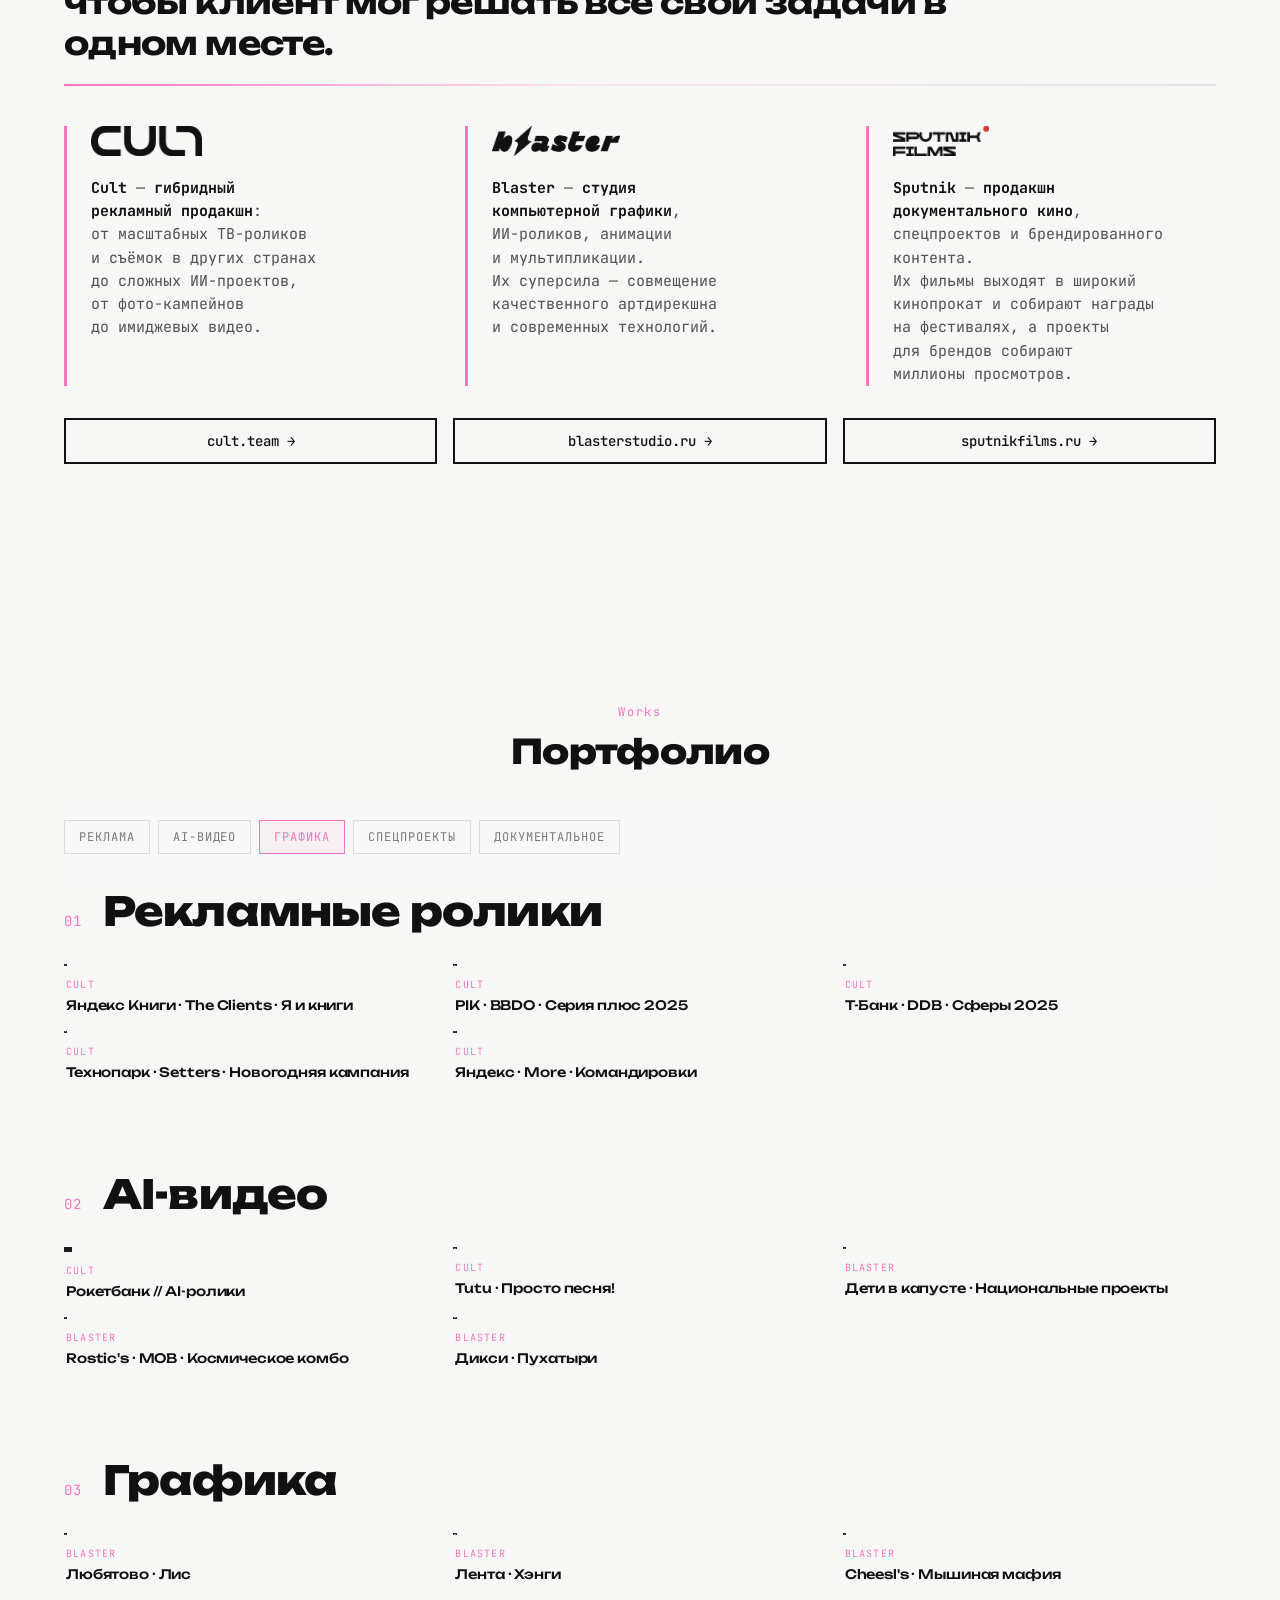
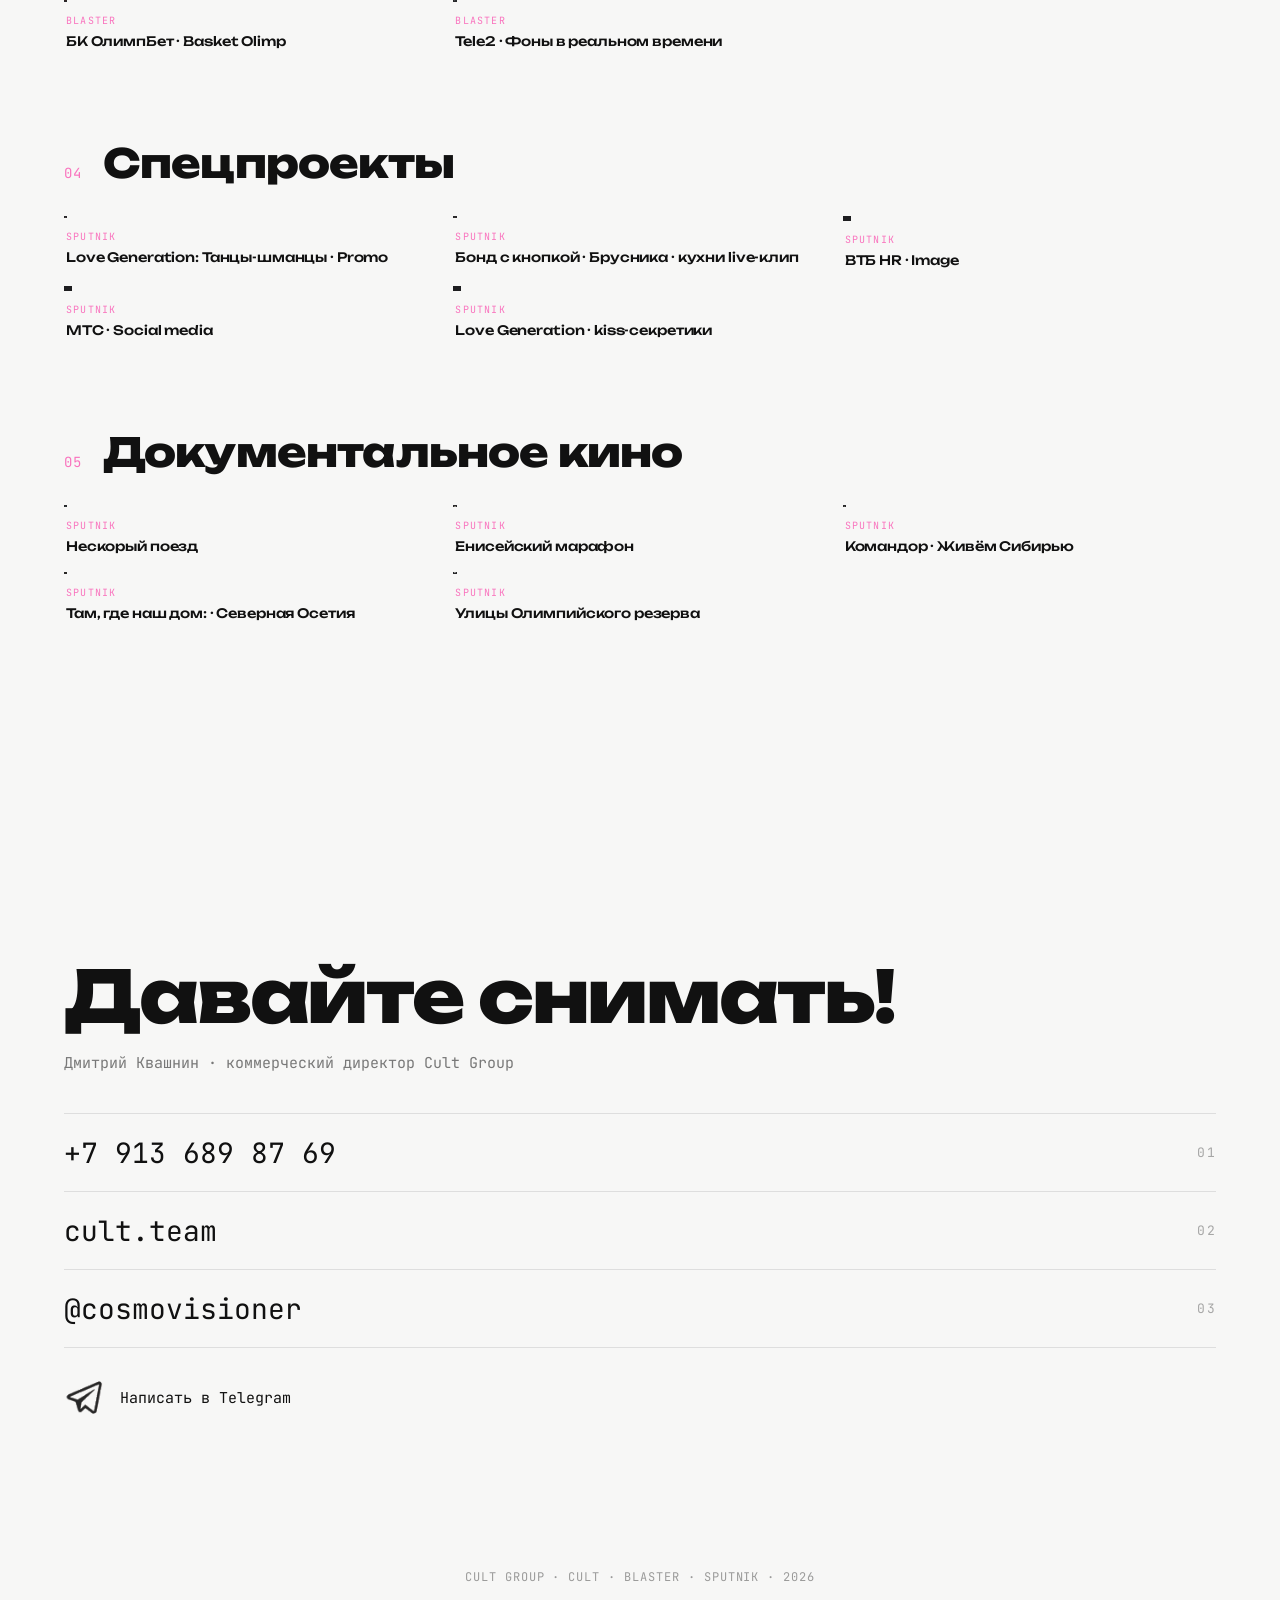
==== commit ea27a55e: "Deploy Cult Group landing (2026-07-13) Обновление лендинга: модалки кейсов, .nojekyll для _assets на" ====
--- a/cult-group/index.html
+++ b/cult-group/index.html
@@ -74,6 +74,13 @@
       background: rgba(247, 247, 246, 0.86);
       backdrop-filter: blur(12px);
       border-bottom: 1px solid rgba(17, 17, 17, 0.06);
+      transition: padding 0.22s ease, background 0.22s ease, box-shadow 0.22s ease;
+    }
+
+    .site-header.is-compact {
+      padding: 8px var(--mx);
+      background: rgba(247, 247, 246, 0.94);
+      box-shadow: 0 10px 28px rgba(17, 17, 17, 0.06);
     }
 
     .brand {
@@ -83,7 +90,13 @@
       text-decoration: none;
     }
 
-    .brand img { height: 28px; width: auto; }
+    .brand img {
+      height: 28px;
+      width: auto;
+      transition: height 0.22s ease;
+    }
+
+    .site-header.is-compact .brand img { height: 22px; }
 
     .brand span {
       font-family: var(--display);
@@ -105,10 +118,21 @@
       text-transform: uppercase;
       text-decoration: none;
       color: rgba(17, 17, 17, 0.55);
-      transition: color 0.15s;
+      transition: color 0.15s, font-size 0.22s ease;
     }
 
     .nav a:hover { color: var(--accent); }
+
+    .site-header.is-compact .nav a { font-size: 12px; }
+
+    .site-header__cta {
+      transition: padding 0.22s ease, font-size 0.22s ease, background 0.15s, color 0.15s, border-color 0.15s;
+    }
+
+    .site-header.is-compact .site-header__cta {
+      padding: 8px 14px;
+      font-size: 12px;
+    }
 
     .btn {
       display: inline-flex;
@@ -376,7 +400,7 @@
 
     .work-nav {
       position: sticky;
-      top: 65px;
+      top: 52px;
       z-index: 50;
       display: flex;
       gap: 8px;
@@ -814,7 +838,7 @@
       <a href="#work">Работы</a>
       <a href="#contact">Контакты</a>
     </nav>
-    <a class="btn btn--accent" href="#contact">Обсудить проект</a>
+    <a class="btn btn--accent site-header__cta" href="#contact">Обсудить проект</a>
   </header>
 
   <main id="top">
@@ -908,8 +932,8 @@
     <section class="section work-wrap" id="work">
       <div class="inner">
         <div class="section-head section-head--center">
-          <span class="section-idx">Портфолио</span>
-          <h2 class="section-title">Избранные работы</h2>
+          <span class="section-idx">Works</span>
+          <h2 class="section-title">Портфолио</h2>
         </div>
         <nav class="work-nav" aria-label="Категории работ">
           <a href="#work-reklama">Реклама</a>
@@ -1316,6 +1340,20 @@
       if (e.key === 'Escape' && modal.classList.contains('is-open')) closeCaseModal();
     });
 
+    // Compact header on scroll
+    const siteHeader = document.querySelector('.site-header');
+    let headerTick = false;
+    const syncHeader = () => {
+      siteHeader.classList.toggle('is-compact', window.scrollY > 20);
+      headerTick = false;
+    };
+    window.addEventListener('scroll', () => {
+      if (headerTick) return;
+      headerTick = true;
+      requestAnimationFrame(syncHeader);
+    }, { passive: true });
+    syncHeader();
+
     // Highlight active category in sticky nav on scroll
     const navLinks = document.querySelectorAll('.work-nav a');
     const sections = [...navLinks].map(a => document.querySelector(a.getAttribute('href'))).filter(Boolean);
